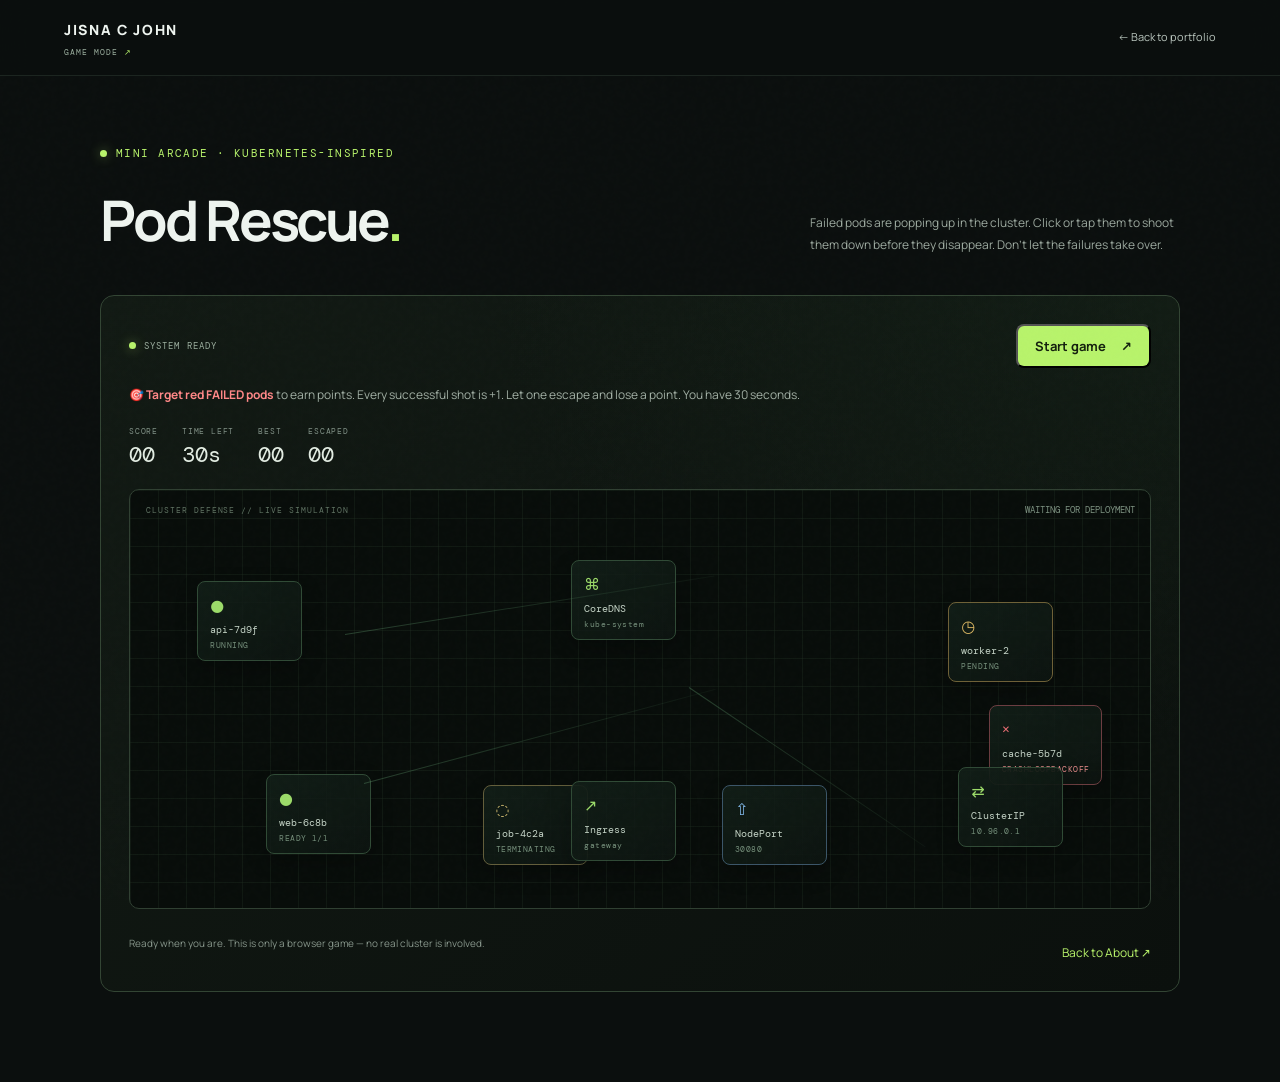
==== game.html @ 68ba8e72 "Add files via upload" ====
<!doctype html>
<html lang="en">
<head>
<meta charset="utf-8">
<meta name="viewport" content="width=device-width,initial-scale=1">
<meta name="theme-color" content="#0b0f0e">
<meta name="description" content="Pod Rescue — a tiny Kubernetes-inspired arcade game by Jisna C John.">
<title>Game Mode | Jisna C John</title>
<link rel="icon" href="assets/favicon.svg" type="image/svg+xml">
<link rel="stylesheet" href="styles.css">
</head>
<body class="game-page">
<div class="noise"></div>
<header class="topbar">
  <div class="brand-stack"><a class="brand" href="index.html#home" aria-label="Jisna C John home"><span>JISNA C JOHN</span></a><a class="brand-game-link" href="game.html" aria-current="page">GAME MODE <span>↗</span></a></div>
  <a class="game-back" href="index.html">← Back to portfolio</a>
</header>
<main class="game-page-main">
  <div class="game-page-heading"><div><div class="eyebrow"><span class="pulse"></span> MINI ARCADE · KUBERNETES-INSPIRED</div><h1>Pod Rescue<span class="accent">.</span></h1></div><p>Failed pods are popping up in the cluster. Click or tap them to shoot them down before they disappear. Don’t let the failures take over.</p></div>
  <section class="arcade-panel" aria-label="Pod Rescue game">
    <div class="arcade-top"><div class="arcade-status"><span class="game-live-dot"></span><span id="arcadeStatus">SYSTEM READY</span></div><button class="button button-primary" id="arcadeStart" type="button">Start game <span>↗</span></button></div>
    <p class="arcade-instructions">🎯 <strong>Target red FAILED pods</strong> to earn points. Every successful shot is +1. Let one escape and lose a point. You have 30 seconds.</p>
    <div class="arcade-stats"><div><span>SCORE</span><strong id="arcadeScore">00</strong></div><div><span>TIME LEFT</span><strong id="arcadeTime">30s</strong></div><div><span>BEST</span><strong id="arcadeBest">00</strong></div><div><span>ESCAPED</span><strong id="arcadeMisses">00</strong></div></div>
    <div class="shooting-range" id="shootingRange" aria-label="Shoot only red failed pods. Healthy and pending pods and Kubernetes services are scenery.">
      <div class="cluster-scene" aria-hidden="true">
        <div class="scene-pod pod-running"><span>●</span><b>api-7d9f</b><small>RUNNING</small></div>
        <div class="scene-pod pod-pending"><span>◷</span><b>worker-2</b><small>PENDING</small></div>
        <div class="scene-pod pod-ready"><span>●</span><b>web-6c8b</b><small>READY 1/1</small></div>
        <div class="scene-pod pod-crash"><span>×</span><b>cache-5b7d</b><small>CRASHLOOPBACKOFF</small></div>
        <div class="scene-pod pod-terminating"><span>◌</span><b>job-4c2a</b><small>TERMINATING</small></div>
        <div class="scene-service service-cluster"><span>⇄</span><b>ClusterIP</b><small>10.96.0.1</small></div>
        <div class="scene-service service-dns"><span>⌘</span><b>CoreDNS</b><small>kube-system</small></div>
        <div class="scene-service service-ingress"><span>↗</span><b>Ingress</b><small>gateway</small></div>
        <div class="scene-service service-nodeport"><span>⇧</span><b>NodePort</b><small>30080</small></div>
        <div class="scene-link link-a"></div><div class="scene-link link-b"></div><div class="scene-link link-c"></div>
      </div>
      <span class="range-hud" id="rangeHud">WAITING FOR DEPLOYMENT</span><div class="arcade-end" id="arcadeEnd" hidden><strong id="arcadeEndTitle">Cluster secured!</strong><p id="arcadeEndText">Nice shooting.</p><button class="button button-primary" id="arcadeAgain" type="button">Play again ↻</button></div></div>
    <div class="arcade-footer"><span class="arcade-hint" id="arcadeHint" aria-live="polite">Ready when you are. This is only a browser game — no real cluster is involved.</span><a class="text-link" href="index.html#about">Back to About ↗</a></div>
  </section>
</main>
<script src="game.js"></script>
</body>
</html>
---- styles.css ----
@import url('https://fonts.googleapis.com/css2?family=DM+Mono:wght@400;500&family=Manrope:wght@400;500;600;700;800&display=swap');
:root{--bg:#0b0f0e;--panel:#111715;--panel2:#151d19;--line:#25302a;--text:#eef4ef;--muted:#9ba9a0;--green:#b8f36b;--green2:#8ce66a;--blue:#8bbcff;--mono:'DM Mono',monospace;--sans:'Manrope',system-ui,sans-serif}
*{box-sizing:border-box}html{scroll-behavior:smooth;scroll-padding-top:85px}body{margin:0;background:var(--bg);color:var(--text);font-family:var(--sans);line-height:1.6;overflow-x:hidden}a{color:inherit;text-decoration:none}button,input{font:inherit}.noise{pointer-events:none;position:fixed;inset:0;opacity:.025;z-index:10;background-image:url("data:image/svg+xml,%3Csvg viewBox='0 0 180 180' xmlns='http://www.w3.org/2000/svg'%3E%3Cfilter id='n'%3E%3CfeTurbulence type='fractalNoise' baseFrequency='.85' numOctaves='3' stitchTiles='stitch'/%3E%3C/filter%3E%3Crect width='100%25' height='100%25' filter='url(%23n)' opacity='.6'/%3E%3C/svg%3E")}
.topbar{height:76px;display:flex;align-items:center;justify-content:space-between;padding:0 max(5vw,24px);border-bottom:1px solid #1c2520;position:sticky;top:0;background:rgba(11,15,14,.88);backdrop-filter:blur(16px);z-index:20}.brand{display:flex;align-items:center;gap:10px;font-size:13px;font-weight:800;letter-spacing:.12em}.brand-mark{display:grid;place-items:center;width:31px;height:31px;border:1px solid #527a3b;color:var(--green);border-radius:8px;font-family:var(--mono);font-size:11px}.muted{color:#78907c}.topbar nav{display:flex;gap:30px;align-items:center;font-size:12px;color:#b9c5bd}.topbar nav a:hover,.footer a:hover{color:var(--green)}.nav-cta{border:1px solid #38453c;border-radius:8px;padding:9px 13px;color:var(--text)!important}.nav-cta span{color:var(--green);padding-left:7px}.menu-toggle{display:none;background:none;border:0;color:var(--text);font-size:22px}
.section-wrap{width:min(1120px,90vw);margin:0 auto}.hero{min-height:660px;display:grid;grid-template-columns:1.08fr .92fr;align-items:center;gap:54px;padding-top:75px;padding-bottom:82px;position:relative}.hero-gridline{position:absolute;right:-6vw;bottom:0;width:58%;height:1px;background:linear-gradient(90deg,transparent,#28372d,transparent)}.eyebrow{font:10px var(--mono);letter-spacing:.13em;color:var(--green);display:flex;align-items:center;gap:9px}.pulse{width:7px;height:7px;background:var(--green);border-radius:50%;box-shadow:0 0 12px #b8f36b77;display:inline-block}.hero h1{font-size:clamp(44px,5.6vw,72px);letter-spacing:-.065em;line-height:1.06;margin:25px 0 20px;font-weight:800}.gradient-text{background:linear-gradient(100deg,#e7f8dd 0%,#b8f36b 55%,#77dba1 100%);-webkit-background-clip:text;background-clip:text;color:transparent}.hero-sub{max-width:530px;color:#aab7ae;font-size:15px;line-height:1.9}.hero-actions,.contact-actions{display:flex;flex-wrap:wrap;gap:12px;margin-top:28px}.button{min-height:44px;display:inline-flex;align-items:center;justify-content:center;gap:15px;border-radius:8px;padding:0 17px;font-size:12px;font-weight:700;transition:transform .2s,border-color .2s}.button:hover{transform:translateY(-2px)}.button-primary{background:var(--green);color:#14200e}.button-primary:hover{background:#c9ff86}.button-quiet{border:1px solid #344138;background:#101512;color:#e0e9e1}.button-quiet:hover{border-color:#718a70}.hero-facts{display:flex;gap:28px;margin-top:43px;padding-top:24px;border-top:1px solid #253029}.hero-facts div{display:flex;flex-direction:column;gap:3px}.hero-facts strong{font-size:21px;letter-spacing:-.04em}.hero-facts span{font-size:10px;color:#8f9d94;max-width:120px}
.terminal-card{border:1px solid #2b3b30;border-radius:13px;overflow:hidden;background:#0d1310;box-shadow:0 24px 100px #0008,0 0 0 1px #b8f36b05;position:relative}.terminal-card:before{content:"";position:absolute;inset:-1px;pointer-events:none;background:radial-gradient(ellipse at 80% 0%,#a8f36b0e,transparent 55%)}.terminal-head{height:43px;display:flex;align-items:center;gap:13px;padding:0 15px;background:#141b16;border-bottom:1px solid #28332b;color:#8e9c91;font:10px var(--mono)}.window-dots{display:flex;gap:5px}.window-dots i{width:7px;height:7px;border-radius:50%;background:#48574a}.window-dots i:first-child{background:#dd796f}.window-dots i:nth-child(2){background:#d7bd6b}.window-dots i:nth-child(3){background:#8cc879}.terminal-live{margin-left:auto;font-size:9px}.terminal-live b{display:inline-block;width:5px;height:5px;background:var(--green);border-radius:50%;margin-right:5px}.terminal-body{padding:23px 22px 19px;font:11px/1.8 var(--mono);min-height:350px}.terminal-body p{margin:0 0 8px}.term-comment{color:#617567}.term-green{color:var(--green)}.term-blue{color:var(--blue)}.term-output{color:#b6c6b9;padding-left:16px;margin-bottom:15px!important}.term-command{border:1px solid #344b36;border-radius:4px;background:#17231a;color:var(--green);font:10px var(--mono);padding:2px 6px;cursor:pointer}.term-command:hover{background:#263a29}.terminal-result{margin:10px 0;padding:9px 11px;border-left:2px solid #8ecf63;background:#121b14;color:#c7d9c8;min-height:42px;white-space:pre-line}.term-input-row{display:flex;gap:8px;align-items:center;border-top:1px solid #263029;padding-top:12px}.term-input-row input{flex:1;min-width:0;background:transparent;border:0;outline:0;color:#eaf4e9;font:11px var(--mono)}.term-input-row input::placeholder{color:#59675d}.term-input-row button{background:#243725;color:var(--green);border:1px solid #3d5b3c;border-radius:4px;padding:2px 9px;cursor:pointer}
.section-block{padding-top:100px}.section-heading{display:flex;justify-content:space-between;align-items:end;gap:30px;margin-bottom:30px}.section-heading h2{font-size:clamp(28px,3.3vw,42px);letter-spacing:-.055em;line-height:1.2;margin:12px 0 0}.accent{color:var(--green)}.section-heading>p{display:none}.systems-grid{display:grid;grid-template-columns:repeat(4,1fr);gap:13px}.system-card{border:1px solid var(--line);background:linear-gradient(145deg,#121915,#0e1311);border-radius:10px;padding:21px 17px;min-height:205px;transition:border-color .2s,transform .2s}.system-card:hover,.project-card:hover{border-color:#4a6747;transform:translateY(-3px)}.system-icon{font-size:23px;color:var(--green);height:42px}.system-card h3{font-size:13px;margin:8px 0 7px}.system-card p{font-size:10px;color:#95a39a;min-height:33px;margin:0 0 13px}.tag-row{display:flex;flex-wrap:wrap;gap:6px}.tag-row span{font:9px var(--mono);padding:4px 7px;border:1px solid #2c3930;border-radius:4px;color:#aebdb1;background:#111813}.architecture-card{margin-top:17px;padding:23px;border:1px solid var(--line);border-radius:11px;background:radial-gradient(ellipse at 50% 100%,#20332133,transparent 55%),#0e1311}.architecture-top{display:flex;align-items:center;justify-content:space-between}.architecture-top h3{font-size:14px;margin:8px 0 0}.status-chip{font:9px var(--mono);color:#9cac9d;border:1px solid #344238;border-radius:20px;padding:5px 9px}.status-chip i,.project-status i{display:inline-block;width:5px;height:5px;border-radius:50%;background:var(--green);margin-right:5px}.architecture-flow{display:flex;align-items:center;justify-content:space-between;gap:10px;margin:27px 0 18px}.arch-node{flex:1;display:flex;flex-direction:column;align-items:center;text-align:center;border:1px solid #2c3b30;border-radius:8px;background:#111a14;padding:16px 7px;min-width:0}.arch-node-highlight{border-color:#557944;background:#162319}.arch-symbol{color:var(--green);font-size:23px;margin-bottom:8px}.arch-node strong{font-size:11px}.arch-node small{font-size:9px;color:#8c9c90;margin-top:4px}.arch-arrow{color:#709363;font-size:18px}.architecture-foot{border-top:1px solid #27332a;padding-top:14px;color:#98a99a;font-size:10px}.architecture-foot span{color:var(--green);margin-right:8px}
.metrics-grid{display:grid;grid-template-columns:repeat(4,1fr);gap:13px}.metric-card{padding:21px 18px;border:1px solid var(--line);border-radius:10px;background:linear-gradient(145deg,#121916,#0e1310)}.metric-label{display:block;font:9px var(--mono);letter-spacing:.06em;color:#92a096;min-height:29px}.metric-card strong{display:block;font-size:43px;letter-spacing:-.07em;line-height:1.25;margin:14px 0}.metric-card strong span{font-size:24px;color:var(--green)}.metric-card p{font-size:10px;color:#9aa89e;line-height:1.8;min-height:70px}.metric-bar{height:3px;background:#27342a;border-radius:5px;overflow:hidden;margin-top:18px}.metric-bar i{height:100%;display:block;background:linear-gradient(90deg,#77b95b,#c5f58a);border-radius:5px}
.projects-grid{display:grid;grid-template-columns:repeat(2,1fr);gap:16px}.project-card{padding:21px;border:1px solid var(--line);border-radius:11px;background:#101512;transition:border-color .2s,transform .2s;min-width:0}.project-featured{grid-column:span 2;display:grid;grid-template-columns:1fr 1fr;column-gap:28px}.project-featured .project-topline,.project-featured h3,.project-featured .project-summary,.project-featured .tag-row,.project-featured details{grid-column:2}.project-featured .project-art{grid-column:1;grid-row:2 / span 5}.project-topline{display:flex;justify-content:space-between;align-items:center;font:9px var(--mono);color:#8d9b90;letter-spacing:.07em}.project-index{color:var(--green)}.project-status,.project-type{font-size:8px;border:1px solid #303b32;padding:5px 7px;border-radius:4px}.project-card h3{font-size:21px;letter-spacing:-.04em;margin:19px 0 8px}.project-summary{font-size:11px;line-height:1.9;color:#9ba99f;margin:0 0 16px}.project-art{height:165px;margin:18px 0 20px;border:1px solid #26352a;border-radius:8px;position:relative;overflow:hidden;background:radial-gradient(ellipse at 50% 40%,#1c3420,#0c110e 70%)}.project-featured .project-art{height:100%;min-height:280px;margin:18px 0 0}.browser-window{position:absolute;left:15%;top:17%;width:70%;height:65%;border:1px solid #527149;border-radius:7px;background:#0d1510;box-shadow:0 10px 40px #0008;transform:perspective(600px) rotateY(-8deg) rotateX(3deg)}.browser-dots{font-size:8px;letter-spacing:3px;color:#78a765;border-bottom:1px solid #26392a;padding:7px 10px}.browser-lines{padding:14px 13px 8px;display:flex;gap:6px}.browser-lines i{display:block;height:4px;background:#334a34;border-radius:3px;width:30%}.browser-lines i:first-child{width:45%;background:#91d56b}.browser-panels{display:flex;gap:7px;padding:8px 13px}.browser-panels b{height:45px;flex:1;border:1px solid #2d432e;border-radius:4px;background:linear-gradient(150deg,#1b2a1c,#111914)}.floating-label{position:absolute;bottom:13px;right:12px;font:9px var(--mono);color:#d2e5d0;border:1px solid #456142;background:#132017;padding:7px 9px;border-radius:5px}.floating-label span{color:var(--green);margin-left:10px}.perf-art{background:radial-gradient(ellipse at 50% 100%,#18313a,#0c1110 70%);display:flex;align-items:center;justify-content:center;gap:7px}.load-bars{display:flex;align-items:end;gap:6px;height:95px}.load-bars i{display:block;width:10px;border-radius:3px 3px 0 0;background:linear-gradient(#b8f36b,#4d8e58);height:var(--h,50%);animation:bars 1.8s ease-in-out infinite alternate}.load-bars i:nth-child(3n){height:85%}.load-bars i:nth-child(3n + 1){height:55%}.load-bars i:nth-child(3n + 2){height:68%}.load-bars i:nth-child(2n){animation-delay:.4s}.perf-caption{position:absolute;bottom:13px;left:0;right:0;text-align:center;font:9px var(--mono);letter-spacing:.14em;color:#8eb2b2}@keyframes bars{to{transform:scaleY(.72);transform-origin:bottom;opacity:.75}}.ai-art{background:radial-gradient(ellipse at 50% 50%,#202448,#0c1016 70%);display:grid;place-items:center}.ai-core{z-index:2;display:grid;place-items:center;width:55px;height:55px;border:1px solid #8d8cf1;border-radius:50%;color:#c5c4ff;font:16px var(--mono);background:#20213e;box-shadow:0 0 45px #7979ff45}.ai-orbit{position:absolute;width:120px;height:65px;border:1px solid #6464c966;border-radius:50%;transform:rotate(-28deg)}.orbit-two{width:165px;height:95px;transform:rotate(40deg);border-color:#9b9af155}.ai-node{position:absolute;font:8px var(--mono);padding:5px 7px;background:#171b2d;border:1px solid #5b5da0;border-radius:4px;color:#c7c7f9}.node-a{top:24%;left:22%}.node-b{right:17%;top:45%}.node-c{bottom:18%;left:40%}.platform-art{display:grid;place-items:center;background:radial-gradient(ellipse at center,#1e3522,#0b100d 70%)}.platform-cube{font-size:48px;color:var(--green);z-index:2;text-shadow:0 0 25px #b8f36b66}.platform-ring{position:absolute;border:1px solid #6b995b77;width:115px;height:55px;border-radius:50%;transform:rotate(30deg)}.ring-b{transform:rotate(-40deg);width:145px;height:70px;border-color:#8acb6570}.platform-label{position:absolute;bottom:12px;font:9px var(--mono);letter-spacing:.2em;color:#a6c69b}details{border-top:1px solid #29342c;margin-top:18px;padding-top:13px}summary{list-style:none;cursor:pointer;color:#c6d4c9;font-size:10px;display:flex;justify-content:space-between}summary::-webkit-details-marker{display:none}summary span{color:var(--green);font-size:15px}.details-content{padding-top:9px}.details-content p{font-size:10px;line-height:1.8;color:#99a89d}.details-content b{color:#dbe7dc}.text-link{display:inline-block;font-size:10px;color:var(--green);margin-top:18px}.text-link span{padding-left:6px}.small-note{font-size:9px;color:#718076;margin:8px 0 0}
.timeline{border-top:1px solid #2a352d}.timeline-item{display:grid;grid-template-columns:20px 170px 1fr;gap:19px;padding:27px 0;border-bottom:1px solid #263129}.timeline-marker{width:9px;height:9px;border:2px solid var(--green);border-radius:50%;margin-top:7px;box-shadow:0 0 12px #b8f36b22}.timeline-date{font:9px var(--mono);color:#8fa093;padding-top:3px}.timeline-title{display:flex;align-items:center;gap:12px;flex-wrap:wrap}.timeline-title h3{font-size:15px;margin:0}.timeline-title span{font-size:10px;color:var(--green);border-left:1px solid #435442;padding-left:12px}.timeline-content>p{font-size:11px;line-height:1.9;color:#9eaca2;max-width:670px;margin:10px 0 13px}
.cert-section{padding-top:72px}.cert-card{display:flex;align-items:center;gap:20px;border:1px solid #3c5038;background:linear-gradient(100deg,#172219,#101612);padding:24px;border-radius:11px}.cert-emblem{width:48px;height:48px;flex-shrink:0;border:1px solid #729c5a;border-radius:50%;display:grid;place-items:center;color:var(--green);font-size:23px}.cert-card h2{font-size:17px;margin:6px 0}.cert-card p{font-size:10px;color:#9ba99e;margin:0}.cert-stamp{margin-left:auto;text-align:center;font:20px var(--mono);color:var(--green);border:1px solid #45633b;padding:9px 15px;border-radius:5px;transform:rotate(4deg)}.cert-stamp span{font-size:6px;letter-spacing:.08em}.cert-note{font-size:9px;color:#75847a;margin:10px 2px}
.contact-section{padding-top:100px;padding-bottom:65px}.contact-panel{position:relative;overflow:hidden;border:1px solid #354633;border-radius:14px;padding:48px;background:radial-gradient(ellipse at 100% 0%,#314d2633,transparent 50%),linear-gradient(135deg,#121a14,#0d120f)}.contact-panel:after{content:"</>";position:absolute;right:5%;top:13%;font:clamp(70px,10vw,140px) var(--mono);color:#b8f36b09;pointer-events:none}.contact-panel h2{font-size:clamp(35px,5vw,57px);letter-spacing:-.06em;line-height:1.1;margin:20px 0 14px}.contact-panel>p{font-size:12px;color:#a0aea3;max-width:460px}.contact-meta{display:flex;gap:20px;flex-wrap:wrap;border-top:1px solid #2c382e;padding-top:17px;margin-top:32px;font:8px var(--mono);letter-spacing:.09em;color:#829187}.footer{border-top:1px solid #202a23;min-height:76px;padding:18px 5vw;display:flex;align-items:center;justify-content:space-between;gap:20px;color:#819087;font-size:10px}.footer .brand{color:#e1e9e2}.footer>a:last-child{color:#b6c4b8}
@media(max-width:900px){.hero{gap:30px;grid-template-columns:1fr 1fr}.hero-facts{gap:15px}.systems-grid,.metrics-grid{grid-template-columns:repeat(2,1fr)}.section-heading{align-items:start;flex-direction:column;gap:12px}.section-heading>p{max-width:500px}.project-featured{grid-template-columns:1fr 1fr;column-gap:18px}.project-featured .project-art{min-height:320px}.timeline-item{grid-template-columns:15px 130px 1fr;gap:13px}}
@media(max-width:680px){.topbar{height:65px}.menu-toggle{display:block}.topbar nav{display:none;position:absolute;top:64px;left:0;right:0;padding:18px 5vw 22px;background:#0e1410;border-bottom:1px solid #263229;flex-direction:column;align-items:stretch;gap:18px}.topbar nav.open{display:flex}.nav-cta{align-self:flex-start}.hero{display:flex;flex-direction:column;align-items:stretch;padding-top:60px;padding-bottom:55px;gap:35px;min-height:0}.hero h1{font-size:clamp(43px,12vw,65px)}.hero-facts{gap:18px;justify-content:space-between}.hero-facts strong{font-size:18px}.hero-facts span{font-size:9px}.terminal-body{padding:18px 15px}.section-block{padding-top:70px}.systems-grid,.metrics-grid,.projects-grid{grid-template-columns:1fr}.project-featured{grid-column:auto;display:flex;flex-direction:column}.project-featured .project-art{height:190px;min-height:190px;margin:18px 0}.project-featured .project-topline,.project-featured h3,.project-featured .project-summary,.project-featured .tag-row,.project-featured details{grid-column:auto}.architecture-card{padding:16px}.architecture-flow{gap:5px}.arch-node{padding:11px 3px}.arch-node strong{font-size:9px}.arch-node small{font-size:7px}.arch-symbol{font-size:19px}.arch-arrow{font-size:13px}.architecture-top{align-items:start;gap:10px}.status-chip{white-space:nowrap}.metric-card p{min-height:0}.timeline-item{grid-template-columns:12px 1fr;gap:12px}.timeline-date{grid-column:2}.timeline-content{grid-column:2}.timeline-marker{grid-row:1 / span 3}.cert-card{align-items:flex-start;padding:19px;gap:13px}.cert-card h2{font-size:14px}.cert-stamp{display:none}.contact-panel{padding:28px 22px}.contact-actions{gap:8px}.contact-actions .button{padding:0 12px}.contact-meta{gap:12px;flex-direction:column}.footer{flex-wrap:wrap}.footer>span{order:3;width:100%}}
@media(prefers-reduced-motion:reduce){*,*:before,*:after{scroll-behavior:auto!important;animation:none!important;transition:none!important}}

/* Added writing, education, and direct-contact sections */
.articles-grid{display:grid;grid-template-columns:repeat(2,1fr);gap:14px}
.article-card{border:1px solid var(--line);border-radius:10px;padding:22px;background:linear-gradient(145deg,#121916,#0e1311);transition:transform .2s,border-color .2s}
.article-card:hover,.education-card:hover{transform:translateY(-3px);border-color:#4a6747}
.article-meta{display:flex;justify-content:space-between;gap:10px;font:9px var(--mono);letter-spacing:.08em;color:#819187}
.article-meta span:first-child{color:var(--green)}
.article-icon{display:grid;place-items:center;width:42px;height:42px;margin:23px 0 14px;border:1px solid #3c5738;border-radius:9px;color:var(--green);font-size:22px;background:#172219}
.article-card h3{font-size:17px;line-height:1.45;letter-spacing:-.03em;margin:0 0 9px}
.article-card p{font-size:11px;color:#9ba99f;line-height:1.85;min-height:60px;margin:0 0 13px}
.writing-footer{display:flex;justify-content:flex-end;margin-top:18px}
.education-grid{display:grid;grid-template-columns:repeat(2,1fr);gap:14px}
.education-card{display:flex;align-items:flex-start;gap:17px;border:1px solid var(--line);border-radius:10px;padding:23px;background:linear-gradient(145deg,#121916,#0e1311);transition:transform .2s,border-color .2s}
.education-icon{width:42px;height:42px;flex-shrink:0;display:grid;place-items:center;border:1px solid #3b5337;border-radius:9px;color:var(--green);font-size:20px;background:#172219}
.education-period{font:9px var(--mono);letter-spacing:.06em;color:var(--green)}
.education-card h3{font-size:14px;line-height:1.6;margin:8px 0 5px}
.education-card p{font-size:11px;color:#a0aea3;margin:0 0 10px}
.education-status{font-size:9px;color:#87968b}
.cert-copy{flex:1}
.cert-links{display:flex;gap:18px;flex-wrap:wrap;margin-top:6px}
.cert-links .text-link{margin-top:3px}
.contact-meta a{color:#b7c7ba}
@media(max-width:680px){.articles-grid,.education-grid{grid-template-columns:1fr}.article-card p{min-height:0}.cert-links{gap:12px}}

/* Motion system: restrained cloud, security and observability accents */
.hero{isolation:isolate}.hero-copy,.terminal-card{position:relative;z-index:2}.signal-orbit{position:absolute;z-index:0;right:-48px;top:68px;width:280px;height:280px;opacity:.58;pointer-events:none;filter:saturate(.85)}.orbit{position:absolute;inset:15px;border:1px solid #a8e87920;border-radius:50%;animation:orbit-spin 34s linear infinite}.orbit-secure{inset:38px;border-style:dashed;border-color:#b8f36b24;animation-duration:25s;animation-direction:reverse}.orbit-observe{inset:62px;border-color:#76d9bb24;animation-duration:18s}.orbit-icon{position:absolute;display:flex;flex-direction:column;align-items:center;justify-content:center;width:55px;height:55px;border:1px solid #56734b7a;border-radius:16px;background:#101812e8;color:#c5f4a1;font-size:22px;box-shadow:0 0 28px #8bd36b12;animation:float-gentle 5s ease-in-out infinite}.orbit-icon small{font:6px var(--mono);letter-spacing:.09em;margin-top:2px;color:#92a990}.cloud-icon{top:3px;left:112px}.shield-icon{right:0;top:118px;animation-delay:-1.7s}.pulse-icon{bottom:8px;left:42px;animation-delay:-3.1s}.signal-dot{position:absolute;width:5px;height:5px;border-radius:50%;background:var(--green);box-shadow:0 0 12px #b8f36b;animation:signal-blink 2.4s ease-in-out infinite}.dot-one{left:40px;top:55px}.dot-two{right:36px;top:65px;animation-delay:-.8s}.dot-three{right:70px;bottom:27px;animation-delay:-1.4s}.system-card{transition:transform .3s ease,border-color .3s ease,background .3s ease}.system-card:hover{transform:translateY(-5px);border-color:#55784c;background:linear-gradient(145deg,#172219,#0e1410)}.system-icon{position:relative;transition:transform .35s ease}.system-card:hover .system-icon{transform:translateY(-2px) scale(1.08)}.system-card:nth-child(1) .system-icon:after,.system-card:nth-child(4) .system-icon:after{content:"";position:absolute;inset:-5px;border:1px solid #b8f36b40;border-radius:50%;animation:icon-radar 3s ease-out infinite}.system-card:nth-child(4) .system-icon:after{border-color:#83d9c940}.architecture-card{overflow:hidden}.arch-node{position:relative;transition:border-color .25s,transform .25s}.arch-node:hover{transform:translateY(-3px);border-color:#769e61}.arch-arrow{position:relative;overflow:hidden}.arch-arrow:after{content:"";position:absolute;top:50%;left:-15px;width:7px;height:2px;background:var(--green);box-shadow:0 0 7px var(--green);animation:packet-flow 2.5s linear infinite}.arch-arrow:nth-of-type(4):after{animation-delay:-.7s}.arch-arrow:nth-of-type(6):after{animation-delay:-1.4s}.ops-strip{display:grid;grid-template-columns:repeat(3,1fr);gap:10px;margin-top:22px;padding-top:18px;border-top:1px solid #27332a}.ops-chip{position:relative;display:flex;align-items:center;gap:10px;min-width:0;padding:12px;border:1px solid #2c3a2e;border-radius:8px;background:#0d130f;overflow:hidden}.ops-chip:after{content:"";position:absolute;left:-60%;bottom:0;width:60%;height:1px;background:linear-gradient(90deg,transparent,#b8f36b,transparent);animation:scan-line 4.5s ease-in-out infinite}.ops-chip:nth-child(2):after{animation-delay:-1.5s}.ops-chip:nth-child(3):after{animation-delay:-3s}.ops-glyph{display:grid;place-items:center;width:32px;height:32px;flex-shrink:0;border-radius:8px;font-size:17px;background:#172319;color:#b8f36b}.shield-glyph{color:#b8c5ff;background:#171a2a}.observe-glyph{color:#85dfc4;background:#10221d}.ops-chip b,.ops-chip small{display:block}.ops-chip b{font-size:10px;font-weight:650}.ops-chip small{font:8px var(--mono);color:#84958a;margin-top:3px;white-space:nowrap}.ops-pulse{width:5px;height:5px;flex-shrink:0;margin-left:auto;border-radius:50%;background:#b8f36b;box-shadow:0 0 10px #b8f36b80;animation:signal-blink 2s infinite}.ops-chip:nth-child(2) .ops-pulse{background:#a5adff;box-shadow:0 0 10px #a5adff80;animation-delay:-.7s}.ops-chip:nth-child(3) .ops-pulse{background:#85dfc4;box-shadow:0 0 10px #85dfc480;animation-delay:-1.2s}.metric-card,.project-card,.article-card,.education-card,.timeline-item{animation:rise-in .7s both;animation-timeline:view();animation-range:entry 0% entry 22%}.metric-card:nth-child(2),.article-card:nth-child(2){animation-delay:.08s}.metric-card:nth-child(3),.article-card:nth-child(3){animation-delay:.14s}.metric-card:nth-child(4),.article-card:nth-child(4){animation-delay:.2s}@keyframes orbit-spin{to{transform:rotate(360deg)}}@keyframes float-gentle{0%,100%{translate:0 0}50%{translate:0 -7px}}@keyframes signal-blink{0%,100%{opacity:.35;transform:scale(.8)}50%{opacity:1;transform:scale(1.15)}}@keyframes icon-radar{0%{transform:scale(.8);opacity:.65}100%{transform:scale(1.45);opacity:0}}@keyframes packet-flow{0%{transform:translateX(0);opacity:0}20%{opacity:1}100%{transform:translateX(70px);opacity:0}}@keyframes scan-line{0%,100%{left:-60%;opacity:0}25%,70%{opacity:.8}80%{left:120%;opacity:0}}@keyframes rise-in{from{opacity:.35;translate:0 18px}to{opacity:1;translate:0 0}}
@media(max-width:900px){.signal-orbit{right:-65px;top:40px;transform:scale(.82);transform-origin:top right}.ops-chip{padding:9px;gap:7px}.ops-chip small{font-size:7px}}
@media(max-width:680px){.signal-orbit{width:210px;height:210px;right:-35px;top:0;opacity:.25;transform:scale(.8);transform-origin:top right}.ops-strip{grid-template-columns:1fr}.ops-chip{padding:10px}.ops-chip small{font-size:8px}.architecture-flow{position:relative;z-index:1}}
@media(prefers-reduced-motion:reduce){.signal-orbit,.orbit,.orbit-icon,.signal-dot,.system-icon:after,.arch-arrow:after,.ops-chip:after,.ops-pulse,.metric-card,.project-card,.article-card,.education-card,.timeline-item{animation:none!important;animation-timeline:auto!important}.system-card,.arch-node{transition:none!important}}

/* About section with a personal photo */
.about-layout{display:grid;grid-template-columns:minmax(230px,.8fr) 1.2fr;gap:clamp(25px,5vw,68px);align-items:center}
.about-photo-wrap{position:relative;max-width:390px;border:1px solid #3b4c3c;padding:9px;border-radius:13px;background:linear-gradient(145deg,#1a261d,#0b100d);box-shadow:0 25px 70px #0005}
.about-photo{display:block;width:100%;aspect-ratio:3/4;object-fit:cover;object-position:center 48%;border-radius:7px;filter:saturate(.94)}
.photo-caption{position:absolute;bottom:18px;left:18px;right:18px;padding:12px;background:#0b100de8;border:1px solid #43563e;border-radius:6px;font:8px var(--mono);letter-spacing:.09em;color:#c6d5c8;backdrop-filter:blur(8px)}
.photo-caption i,.game-live-dot{display:inline-block;width:7px;height:7px;border-radius:50%;background:var(--green);box-shadow:0 0 12px #b8f36b77;margin-right:8px}
.about-kicker{font:600 clamp(17px,2vw,21px) var(--sans);letter-spacing:-.035em;color:var(--green)}.about-kicker span{margin-left:8px;font-size:.8em}
.about-copy h3{font-size:clamp(25px,3vw,38px);letter-spacing:-.045em;line-height:1.2;margin:15px 0}
.about-copy p{font-size:12px;line-height:1.95;color:#a2b0a5;max-width:660px}
.about-pills{display:flex;flex-wrap:wrap;gap:8px;margin:22px 0}.about-pills span{font-size:10px;color:#c0d0c2;border:1px solid #334536;background:#121b14;padding:8px 10px;border-radius:5px}
.about-actions{display:flex;flex-wrap:wrap;gap:9px}
/* Pod Rescue mini-game */
.game-panel{display:grid;grid-template-columns:.8fr 1.2fr;gap:22px;border:1px solid #334534;border-radius:13px;padding:clamp(18px,3vw,30px);background:radial-gradient(ellipse at 100% 0%,#233e2833,transparent 45%),linear-gradient(140deg,#121a14,#0b100d)}
.game-status{font:9px var(--mono);letter-spacing:.12em;color:#9caf9f}.game-status .game-live-dot{width:6px;height:6px}.game-copy h3{font-size:clamp(23px,3vw,32px);letter-spacing:-.04em;margin:18px 0 10px}.game-copy>p{font-size:11px;line-height:1.85;color:#9ca99f}.healthy-text{color:#b8f36b}.failed-text{color:#ff7272}.game-stats{display:flex;gap:20px;margin:24px 0}.game-stats div{display:flex;flex-direction:column;gap:5px}.game-stats span{font:8px var(--mono);letter-spacing:.1em;color:#819187}.game-stats strong{font:22px var(--mono);color:#e2ece2}.game-hint{min-height:35px;font-size:10px!important;color:#829286!important}.game-board{position:relative;overflow:hidden;min-height:300px;border:1px solid #304032;border-radius:9px;background-color:#0a100d;background-image:linear-gradient(#27392b44 1px,transparent 1px),linear-gradient(90deg,#27392b44 1px,transparent 1px);background-size:25px 25px;display:grid;grid-template-columns:repeat(4,minmax(0,1fr));grid-template-rows:repeat(3,minmax(68px,1fr));gap:8px;padding:15px;align-content:center}
.game-grid-glow{position:absolute;inset:0;background:radial-gradient(ellipse at center,#8bd95b0d,transparent 65%);pointer-events:none}.game-empty{position:absolute;inset:0;display:flex;align-items:center;justify-content:center;flex-direction:column;gap:9px;color:#657668;font:9px var(--mono);letter-spacing:.08em}.game-empty span{font-size:35px;color:#53744b}.game-empty small{font:9px var(--mono);letter-spacing:0;color:#657668}
.pod-target{z-index:1;min-width:0;min-height:64px;display:flex;align-items:center;justify-content:center;flex-direction:column;gap:7px;border:1px solid #4e7347;background:#17241a;border-radius:8px;color:#c8e7bd;cursor:pointer;transition:transform .15s,border-color .15s,background .15s;font:9px var(--mono)}.pod-target:hover{transform:translateY(-2px);border-color:#b8f36b}.pod-target .pod-glyph{font-size:23px;line-height:1}.pod-target.healthy{box-shadow:inset 0 0 20px #b8f36b0a}.pod-target.failed{border-color:#744246;background:#281619;color:#ff9b9b}.pod-target.failed .pod-glyph{color:#ff7272}.pod-target:disabled{cursor:default;opacity:.75}.pod-target.caught{border-color:#b8f36b;background:#243820}.pod-target.missed{opacity:.35}.pod-target:focus-visible{outline:2px solid var(--green);outline-offset:2px}
@media(max-width:680px){.about-layout,.game-panel{grid-template-columns:1fr}.about-photo-wrap{width:min(100%,300px);margin:0 auto}.about-copy h3{font-size:27px}.game-board{min-height:290px;gap:6px;padding:10px}.pod-target{min-height:62px}.game-stats{justify-content:space-between}}

.game-section[hidden]{display:none!important}
.game-invite{cursor:pointer}

/* Simplified intro and contact headings */
.hero-title-simple{font-size:clamp(30px,3.5vw,44px)!important;line-height:1.15!important;letter-spacing:-.045em!important;margin:20px 0 14px!important;font-weight:700!important}
.about-section .section-heading h2,.contact-title-simple{font-size:clamp(25px,2.6vw,34px)!important;line-height:1.2!important;letter-spacing:-.04em!important}
.contact-title-simple{margin:16px 0!important}
.hero .hero-facts{margin-top:30px}

/* Personal brand and simplified section rhythm */
.brand-stack{display:flex;flex-direction:column;align-items:flex-start;gap:5px}.brand-stack .brand{gap:10px}.brand-game-link{font:8px var(--mono);letter-spacing:.13em;color:#9caf9f;margin-left:41px;transition:color .2s}.brand-game-link:hover{color:var(--green)}.brand-game-link span{color:var(--green)}
.typing-intro{font:500 clamp(28px,3.5vw,43px)/1.2 var(--sans)!important;letter-spacing:-.045em!important;text-transform:lowercase}.typing-intro strong{font-weight:800;color:var(--green)}.typing-cursor{display:inline-block;color:var(--green);font-weight:400;margin-left:4px;animation:cursor-blink 1s steps(2,start) infinite}@keyframes cursor-blink{to{visibility:hidden}}
.about-facts{display:flex;flex-wrap:wrap;gap:8px 18px;margin:18px 0 8px;color:#93a397;font-size:10px}.about-facts span{display:flex;gap:5px;align-items:baseline}.about-facts b{color:#dce9dc;font-weight:650}
.section-heading .eyebrow{letter-spacing:.12em}.section-heading>p{display:none!important}
.game-invite{white-space:nowrap}
@media(max-width:680px){.brand-stack{gap:4px}.brand-game-link{margin-left:40px}.about-facts{flex-direction:column;gap:7px}.typing-intro{font-size:32px!important}}

/* Separate Pod Rescue arcade page */
.game-page{min-height:100vh}.game-page-main{width:min(1080px,90vw);margin:0 auto;padding:70px 0 90px}.game-page-heading{display:flex;align-items:flex-end;justify-content:space-between;gap:20px;margin-bottom:28px}.game-page-heading h1{font-size:clamp(32px,5vw,56px);letter-spacing:-.055em;margin:12px 0 0}.game-page-heading p{color:#9ca99f;font-size:12px;max-width:370px;line-height:1.8}.game-back{font-size:11px;color:#b9c5bd}.game-back:hover{color:var(--green)}.arcade-panel{border:1px solid #334534;border-radius:14px;padding:clamp(16px,3vw,28px);background:radial-gradient(ellipse at 100% 0%,#233e2833,transparent 45%),linear-gradient(140deg,#121a14,#0b100d)}.arcade-top{display:flex;justify-content:space-between;gap:14px;align-items:center;margin-bottom:16px}.arcade-status{font:9px var(--mono);letter-spacing:.12em;color:#9caf9f}.arcade-instructions{font-size:12px;line-height:1.8;color:#a2b0a5;max-width:700px}.arcade-instructions strong{color:#ff8888}.arcade-stats{display:flex;gap:24px;margin:20px 0}.arcade-stats div{display:flex;flex-direction:column;gap:4px}.arcade-stats span{font:8px var(--mono);letter-spacing:.1em;color:#819187}.arcade-stats strong{font:22px var(--mono);color:#e2ece2}.shooting-range{position:relative;min-height:420px;overflow:hidden;border:1px solid #304032;border-radius:10px;background-color:#080d0a;background-image:linear-gradient(#27392b44 1px,transparent 1px),linear-gradient(90deg,#27392b44 1px,transparent 1px);background-size:28px 28px;cursor:crosshair;touch-action:manipulation}.shooting-range:before{content:"CLUSTER DEFENSE // LIVE SIMULATION";position:absolute;top:15px;left:16px;font:8px var(--mono);letter-spacing:.12em;color:#607363;pointer-events:none}.range-hud{position:absolute;right:15px;top:14px;font:9px var(--mono);color:#7d9281;pointer-events:none}.failed-target{position:absolute;width:58px;height:58px;border:1px solid #a44d52;border-radius:14px;background:linear-gradient(145deg,#3a1a1d,#1c1012);color:#ff777e;display:flex;align-items:center;justify-content:center;flex-direction:column;gap:2px;box-shadow:0 0 22px #ff41411c;cursor:crosshair;animation:target-appear .2s ease-out}.failed-target span{font-size:24px;line-height:1}.failed-target small{font:7px var(--mono);letter-spacing:.07em}.failed-target:hover{border-color:#ff8888;box-shadow:0 0 25px #ff414144}.failed-target.hit{animation:target-hit .22s forwards;pointer-events:none}.shot-flash{position:absolute;width:26px;height:26px;border:2px solid #b8f36b;border-radius:50%;transform:translate(-50%,-50%);pointer-events:none;animation:shot-ring .35s ease-out forwards}.arcade-footer{display:flex;justify-content:space-between;gap:12px;align-items:center;flex-wrap:wrap;margin-top:16px}.arcade-hint{font-size:10px;color:#87968b;line-height:1.7}.arcade-end{position:absolute;inset:0;display:flex;align-items:center;justify-content:center;flex-direction:column;gap:12px;text-align:center;background:#080d0ae8;backdrop-filter:blur(4px);z-index:3}.arcade-end[hidden]{display:none}.arcade-end strong{font-size:26px}.arcade-end p{font-size:12px;color:#9ca99f}.arcade-end .button{margin-top:4px}@keyframes target-appear{from{opacity:0;scale:.65}to{opacity:1;scale:1}}@keyframes target-hit{to{opacity:0;scale:1.5;rotate:20deg}}@keyframes shot-ring{from{opacity:1;scale:.4}to{opacity:0;scale:2.5}}
@media(max-width:680px){.game-page-main{padding-top:42px}.game-page-heading{align-items:flex-start;flex-direction:column}.shooting-range{min-height:390px}.arcade-stats{justify-content:space-between;gap:12px}.failed-target{width:54px;height:54px}}


/* Requested simplification: keep slash labels as section headings, not oversized slogans. */
.section-heading h2 { display:none !important; }
.about-copy h3 { display:none !important; }
.contact-title-simple { display:none !important; }
.section-heading { margin-bottom:24px; }
.section-heading .eyebrow { font-size:12px; letter-spacing:.16em; }
.cert-name { font-size:14px; font-weight:600; margin:8px 0; }
.brand-mark { display:none !important; }
.brand-stack .brand { gap:0 !important; }
.brand-game-link { margin-left:0 !important; }
/* Kubernetes scenery in the shooter: only red FAILED targets are interactive. */
.cluster-scene { position:absolute; inset:45px 18px 18px; pointer-events:none; opacity:.92; }
.scene-pod,.scene-service { position:absolute; z-index:0; min-width:105px; display:flex; flex-direction:column; gap:4px; padding:10px 12px; border:1px solid #34503a; border-radius:8px; background:linear-gradient(145deg,#132019ed,#0d1511ed); color:#a8c2ad; box-shadow:0 8px 24px #0004; }
.scene-pod span,.scene-service span { color:#a9ed72; font-size:16px; }
.scene-pod b,.scene-service b { font:10px var(--mono); color:#d5e5d7; }
.scene-pod small,.scene-service small { font:8px var(--mono); color:#7f9b85; letter-spacing:.06em; }
.pod-running { left:5%; top:13%; } .pod-pending { right:8%; top:19%; border-color:#77683b; } .pod-pending span { color:#f0c86c; }
.pod-ready { left:12%; bottom:10%; } .service-cluster { right:7%; bottom:12%; } .service-dns { left:43%; top:7%; } .service-ingress { left:43%; bottom:8%; }
.scene-link { position:absolute; height:1px; background:linear-gradient(90deg,#5f986c66,#5f986c11); transform-origin:left center; }
.link-a { left:20%; top:28%; width:38%; transform:rotate(-9deg); } .link-b { left:22%; top:70%; width:37%; transform:rotate(-15deg); } .link-c { left:55%; top:43%; width:29%; transform:rotate(34deg); }
.failed-target { z-index:2; } .shot-flash { z-index:4; }
@media(max-width:680px) { .scene-pod,.scene-service { min-width:84px; padding:7px 8px; } .scene-pod b,.scene-service b { font-size:8px; } .scene-pod small,.scene-service small { font-size:7px; } .pod-running {left:2%;top:15%;} .pod-pending {right:2%;top:21%;} .pod-ready {left:3%;bottom:8%;} .service-cluster {right:2%;bottom:10%;} .service-dns {left:39%;top:5%;} .service-ingress {left:39%;bottom:6%;} }

/* Requested refinements: clean photo and richer Kubernetes cluster scenery */
.photo-caption{display:none!important}
.about-kicker{display:none!important}
.pod-crash{right:3%;top:48%;border-color:#754246}.pod-crash span{color:#ff777e}.pod-crash small{color:#ff9999}
.pod-terminating{left:34%;bottom:7%;border-color:#6b6540}.pod-terminating span{color:#e3cb79}
.service-nodeport{right:31%;bottom:7%;border-color:#405c70}.service-nodeport span{color:#8cc9ff}
@media(max-width:680px){.pod-crash{right:2%;top:45%}.pod-terminating{left:2%;bottom:23%}.service-nodeport{right:2%;bottom:24%}}


/* Typography refinement: clearer reading scale across the portfolio */
body { font-size: 15px; line-height: 1.7; }
.topbar nav { font-size: 13px; gap: clamp(14px, 2vw, 28px); }
.brand { font-size: 14px; }
.eyebrow { font-size: 11px; }
.hero-sub { font-size: 16px; line-height: 1.85; }
.about-copy p { font-size: 14px; line-height: 1.9; }
.about-facts { font-size: 12px; }
.about-pills span { font-size: 12px; }
.button { font-size: 13px; }
.system-card h3 { font-size: 15px; }
.system-card p { font-size: 12px; line-height: 1.75; }
.tag-row span { font-size: 10px; }
.architecture-top h3 { font-size: 16px; }
.arch-node strong { font-size: 12px; }
.arch-node small, .architecture-foot { font-size: 11px; }
.metric-label { font-size: 10px; }
.metric-card p { font-size: 12px; line-height: 1.8; }
.project-card h3 { font-size: 23px; }
.project-summary { font-size: 13px; line-height: 1.8; }
.project-topline { font-size: 10px; }
summary { font-size: 12px; }
.details-content p { font-size: 12px; line-height: 1.85; }
.text-link { font-size: 12px; }
.timeline-date { font-size: 10px; }
.timeline-title h3 { font-size: 17px; }
.timeline-title span { font-size: 12px; }
.timeline-content>p { font-size: 13px; line-height: 1.85; }
.cert-card h2 { font-size: 19px; }
.cert-card p { font-size: 12px; }
.cert-note { font-size: 11px; }
.contact-panel>p { font-size: 14px; line-height: 1.8; }
.footer { font-size: 12px; }
@media (max-width: 680px) {
  body { font-size: 14px; }
  .hero-sub { font-size: 15px; }
  .about-copy p, .timeline-content>p, .project-summary, .metric-card p { font-size: 13px; }
  .topbar nav { font-size: 14px; }
}
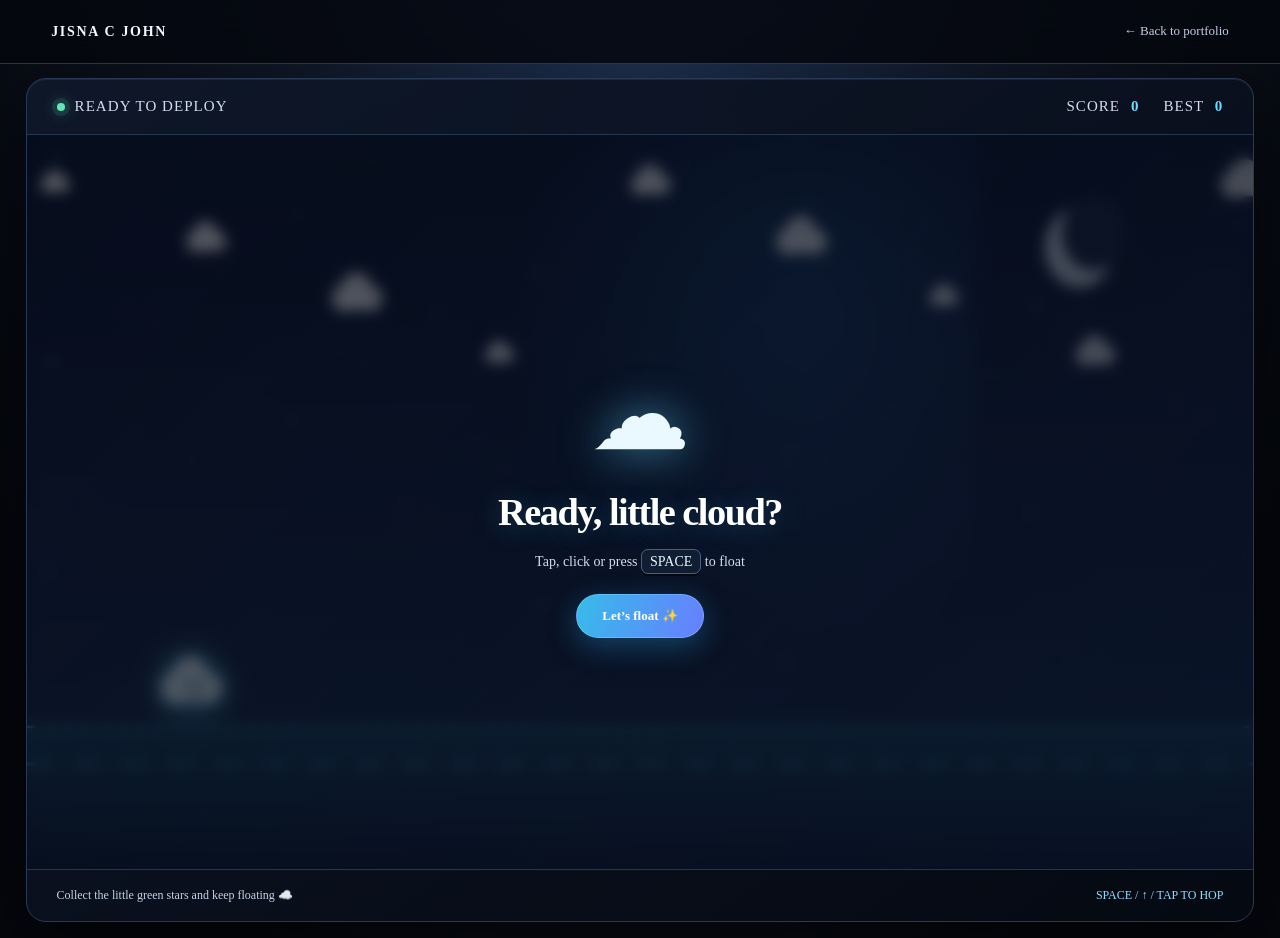
==== commit e3bd68b2: "Update portfolio website" ====
--- a/game.html
+++ b/game.html
@@ -3,41 +3,27 @@
 <head>
 <meta charset="utf-8">
 <meta name="viewport" content="width=device-width,initial-scale=1">
-<meta name="theme-color" content="#0b0f0e">
-<meta name="description" content="Pod Rescue — a tiny Kubernetes-inspired arcade game by Jisna C John.">
-<title>Game Mode | Jisna C John</title>
+<meta name="theme-color" content="#070d1b">
+<meta name="description" content="Cloud Hopper — a tiny cloud-native arcade game by Jisna C John.">
+<title>Cloud Hopper | Jisna C John</title>
 <link rel="icon" href="assets/favicon.svg" type="image/svg+xml">
+<link rel="preconnect" href="https://fonts.googleapis.com">
+<link rel="preconnect" href="https://fonts.gstatic.com" crossorigin>
+<link href="https://fonts.googleapis.com/css2?family=DM+Mono:wght@400;500&family=Manrope:wght@400;500;600;700;800&display=swap" rel="stylesheet">
 <link rel="stylesheet" href="styles.css">
+<link rel="stylesheet" href="cloud-hopper.css">
 </head>
-<body class="game-page">
-<div class="noise"></div>
-<header class="topbar">
-  <div class="brand-stack"><a class="brand" href="index.html#home" aria-label="Jisna C John home"><span>JISNA C JOHN</span></a><a class="brand-game-link" href="game.html" aria-current="page">GAME MODE <span>↗</span></a></div>
-  <a class="game-back" href="index.html">← Back to portfolio</a>
-</header>
-<main class="game-page-main">
-  <div class="game-page-heading"><div><div class="eyebrow"><span class="pulse"></span> MINI ARCADE · KUBERNETES-INSPIRED</div><h1>Pod Rescue<span class="accent">.</span></h1></div><p>Failed pods are popping up in the cluster. Click or tap them to shoot them down before they disappear. Don’t let the failures take over.</p></div>
-  <section class="arcade-panel" aria-label="Pod Rescue game">
-    <div class="arcade-top"><div class="arcade-status"><span class="game-live-dot"></span><span id="arcadeStatus">SYSTEM READY</span></div><button class="button button-primary" id="arcadeStart" type="button">Start game <span>↗</span></button></div>
-    <p class="arcade-instructions">🎯 <strong>Target red FAILED pods</strong> to earn points. Every successful shot is +1. Let one escape and lose a point. You have 30 seconds.</p>
-    <div class="arcade-stats"><div><span>SCORE</span><strong id="arcadeScore">00</strong></div><div><span>TIME LEFT</span><strong id="arcadeTime">30s</strong></div><div><span>BEST</span><strong id="arcadeBest">00</strong></div><div><span>ESCAPED</span><strong id="arcadeMisses">00</strong></div></div>
-    <div class="shooting-range" id="shootingRange" aria-label="Shoot only red failed pods. Healthy and pending pods and Kubernetes services are scenery.">
-      <div class="cluster-scene" aria-hidden="true">
-        <div class="scene-pod pod-running"><span>●</span><b>api-7d9f</b><small>RUNNING</small></div>
-        <div class="scene-pod pod-pending"><span>◷</span><b>worker-2</b><small>PENDING</small></div>
-        <div class="scene-pod pod-ready"><span>●</span><b>web-6c8b</b><small>READY 1/1</small></div>
-        <div class="scene-pod pod-crash"><span>×</span><b>cache-5b7d</b><small>CRASHLOOPBACKOFF</small></div>
-        <div class="scene-pod pod-terminating"><span>◌</span><b>job-4c2a</b><small>TERMINATING</small></div>
-        <div class="scene-service service-cluster"><span>⇄</span><b>ClusterIP</b><small>10.96.0.1</small></div>
-        <div class="scene-service service-dns"><span>⌘</span><b>CoreDNS</b><small>kube-system</small></div>
-        <div class="scene-service service-ingress"><span>↗</span><b>Ingress</b><small>gateway</small></div>
-        <div class="scene-service service-nodeport"><span>⇧</span><b>NodePort</b><small>30080</small></div>
-        <div class="scene-link link-a"></div><div class="scene-link link-b"></div><div class="scene-link link-c"></div>
-      </div>
-      <span class="range-hud" id="rangeHud">WAITING FOR DEPLOYMENT</span><div class="arcade-end" id="arcadeEnd" hidden><strong id="arcadeEndTitle">Cluster secured!</strong><p id="arcadeEndText">Nice shooting.</p><button class="button button-primary" id="arcadeAgain" type="button">Play again ↻</button></div></div>
-    <div class="arcade-footer"><span class="arcade-hint" id="arcadeHint" aria-live="polite">Ready when you are. This is only a browser game — no real cluster is involved.</span><a class="text-link" href="index.html#about">Back to About ↗</a></div>
+<body class="hopper-page">
+<header class="hopper-nav"><a class="brand" href="index.html"><span>JISNA C JOHN</span></a><a href="index.html" class="hopper-back">← Back to portfolio</a></header>
+<main class="hopper-main">
+  <section class="hopper-card" aria-label="Cloud Hopper game">
+    <div class="hopper-toolbar"><div><span class="hopper-dot"></span><span id="hopperStatus">READY TO DEPLOY</span></div><div class="hopper-scores"><span>SCORE <b id="hopperScore">0</b></span><span>BEST <b id="hopperBest">0</b></span></div></div>
+    <div class="hopper-stage" id="hopperStage" tabindex="0" role="button" aria-label="Cloud Hopper game. Press Space, Arrow Up, click or tap to hop.">
+      <canvas id="hopperCanvas" width="900" height="360"></canvas>
+      <div class="hopper-overlay" id="hopperOverlay"><div class="overlay-cloud">☁</div><h2>Ready, little cloud?</h2><p>Tap, click or press <kbd>SPACE</kbd> to float</p><button id="hopperStart" class="button button-primary" type="button">Let’s float ✨</button></div>
+    </div>
+    <div class="hopper-foot"><p id="hopperHint">Collect the little green stars and keep floating ☁️</p><span>SPACE / ↑ / TAP TO HOP</span></div>
   </section>
 </main>
-<script src="game.js"></script>
-</body>
-</html>
+<script src="cloud-hopper.js"></script>
+</body></html>
--- a/styles.css
+++ b/styles.css
@@ -1,68 +1,70 @@
-@import url('https://fonts.googleapis.com/css2?family=DM+Mono:wght@400;500&family=Manrope:wght@400;500;600;700;800&display=swap');
-:root{--bg:#0b0f0e;--panel:#111715;--panel2:#151d19;--line:#25302a;--text:#eef4ef;--muted:#9ba9a0;--green:#b8f36b;--green2:#8ce66a;--blue:#8bbcff;--mono:'DM Mono',monospace;--sans:'Manrope',system-ui,sans-serif}
-*{box-sizing:border-box}html{scroll-behavior:smooth;scroll-padding-top:85px}body{margin:0;background:var(--bg);color:var(--text);font-family:var(--sans);line-height:1.6;overflow-x:hidden}a{color:inherit;text-decoration:none}button,input{font:inherit}.noise{pointer-events:none;position:fixed;inset:0;opacity:.025;z-index:10;background-image:url("data:image/svg+xml,%3Csvg viewBox='0 0 180 180' xmlns='http://www.w3.org/2000/svg'%3E%3Cfilter id='n'%3E%3CfeTurbulence type='fractalNoise' baseFrequency='.85' numOctaves='3' stitchTiles='stitch'/%3E%3C/filter%3E%3Crect width='100%25' height='100%25' filter='url(%23n)' opacity='.6'/%3E%3C/svg%3E")}
-.topbar{height:76px;display:flex;align-items:center;justify-content:space-between;padding:0 max(5vw,24px);border-bottom:1px solid #1c2520;position:sticky;top:0;background:rgba(11,15,14,.88);backdrop-filter:blur(16px);z-index:20}.brand{display:flex;align-items:center;gap:10px;font-size:13px;font-weight:800;letter-spacing:.12em}.brand-mark{display:grid;place-items:center;width:31px;height:31px;border:1px solid #527a3b;color:var(--green);border-radius:8px;font-family:var(--mono);font-size:11px}.muted{color:#78907c}.topbar nav{display:flex;gap:30px;align-items:center;font-size:12px;color:#b9c5bd}.topbar nav a:hover,.footer a:hover{color:var(--green)}.nav-cta{border:1px solid #38453c;border-radius:8px;padding:9px 13px;color:var(--text)!important}.nav-cta span{color:var(--green);padding-left:7px}.menu-toggle{display:none;background:none;border:0;color:var(--text);font-size:22px}
-.section-wrap{width:min(1120px,90vw);margin:0 auto}.hero{min-height:660px;display:grid;grid-template-columns:1.08fr .92fr;align-items:center;gap:54px;padding-top:75px;padding-bottom:82px;position:relative}.hero-gridline{position:absolute;right:-6vw;bottom:0;width:58%;height:1px;background:linear-gradient(90deg,transparent,#28372d,transparent)}.eyebrow{font:10px var(--mono);letter-spacing:.13em;color:var(--green);display:flex;align-items:center;gap:9px}.pulse{width:7px;height:7px;background:var(--green);border-radius:50%;box-shadow:0 0 12px #b8f36b77;display:inline-block}.hero h1{font-size:clamp(44px,5.6vw,72px);letter-spacing:-.065em;line-height:1.06;margin:25px 0 20px;font-weight:800}.gradient-text{background:linear-gradient(100deg,#e7f8dd 0%,#b8f36b 55%,#77dba1 100%);-webkit-background-clip:text;background-clip:text;color:transparent}.hero-sub{max-width:530px;color:#aab7ae;font-size:15px;line-height:1.9}.hero-actions,.contact-actions{display:flex;flex-wrap:wrap;gap:12px;margin-top:28px}.button{min-height:44px;display:inline-flex;align-items:center;justify-content:center;gap:15px;border-radius:8px;padding:0 17px;font-size:12px;font-weight:700;transition:transform .2s,border-color .2s}.button:hover{transform:translateY(-2px)}.button-primary{background:var(--green);color:#14200e}.button-primary:hover{background:#c9ff86}.button-quiet{border:1px solid #344138;background:#101512;color:#e0e9e1}.button-quiet:hover{border-color:#718a70}.hero-facts{display:flex;gap:28px;margin-top:43px;padding-top:24px;border-top:1px solid #253029}.hero-facts div{display:flex;flex-direction:column;gap:3px}.hero-facts strong{font-size:21px;letter-spacing:-.04em}.hero-facts span{font-size:10px;color:#8f9d94;max-width:120px}
-.terminal-card{border:1px solid #2b3b30;border-radius:13px;overflow:hidden;background:#0d1310;box-shadow:0 24px 100px #0008,0 0 0 1px #b8f36b05;position:relative}.terminal-card:before{content:"";position:absolute;inset:-1px;pointer-events:none;background:radial-gradient(ellipse at 80% 0%,#a8f36b0e,transparent 55%)}.terminal-head{height:43px;display:flex;align-items:center;gap:13px;padding:0 15px;background:#141b16;border-bottom:1px solid #28332b;color:#8e9c91;font:10px var(--mono)}.window-dots{display:flex;gap:5px}.window-dots i{width:7px;height:7px;border-radius:50%;background:#48574a}.window-dots i:first-child{background:#dd796f}.window-dots i:nth-child(2){background:#d7bd6b}.window-dots i:nth-child(3){background:#8cc879}.terminal-live{margin-left:auto;font-size:9px}.terminal-live b{display:inline-block;width:5px;height:5px;background:var(--green);border-radius:50%;margin-right:5px}.terminal-body{padding:23px 22px 19px;font:11px/1.8 var(--mono);min-height:350px}.terminal-body p{margin:0 0 8px}.term-comment{color:#617567}.term-green{color:var(--green)}.term-blue{color:var(--blue)}.term-output{color:#b6c6b9;padding-left:16px;margin-bottom:15px!important}.term-command{border:1px solid #344b36;border-radius:4px;background:#17231a;color:var(--green);font:10px var(--mono);padding:2px 6px;cursor:pointer}.term-command:hover{background:#263a29}.terminal-result{margin:10px 0;padding:9px 11px;border-left:2px solid #8ecf63;background:#121b14;color:#c7d9c8;min-height:42px;white-space:pre-line}.term-input-row{display:flex;gap:8px;align-items:center;border-top:1px solid #263029;padding-top:12px}.term-input-row input{flex:1;min-width:0;background:transparent;border:0;outline:0;color:#eaf4e9;font:11px var(--mono)}.term-input-row input::placeholder{color:#59675d}.term-input-row button{background:#243725;color:var(--green);border:1px solid #3d5b3c;border-radius:4px;padding:2px 9px;cursor:pointer}
-.section-block{padding-top:100px}.section-heading{display:flex;justify-content:space-between;align-items:end;gap:30px;margin-bottom:30px}.section-heading h2{font-size:clamp(28px,3.3vw,42px);letter-spacing:-.055em;line-height:1.2;margin:12px 0 0}.accent{color:var(--green)}.section-heading>p{display:none}.systems-grid{display:grid;grid-template-columns:repeat(4,1fr);gap:13px}.system-card{border:1px solid var(--line);background:linear-gradient(145deg,#121915,#0e1311);border-radius:10px;padding:21px 17px;min-height:205px;transition:border-color .2s,transform .2s}.system-card:hover,.project-card:hover{border-color:#4a6747;transform:translateY(-3px)}.system-icon{font-size:23px;color:var(--green);height:42px}.system-card h3{font-size:13px;margin:8px 0 7px}.system-card p{font-size:10px;color:#95a39a;min-height:33px;margin:0 0 13px}.tag-row{display:flex;flex-wrap:wrap;gap:6px}.tag-row span{font:9px var(--mono);padding:4px 7px;border:1px solid #2c3930;border-radius:4px;color:#aebdb1;background:#111813}.architecture-card{margin-top:17px;padding:23px;border:1px solid var(--line);border-radius:11px;background:radial-gradient(ellipse at 50% 100%,#20332133,transparent 55%),#0e1311}.architecture-top{display:flex;align-items:center;justify-content:space-between}.architecture-top h3{font-size:14px;margin:8px 0 0}.status-chip{font:9px var(--mono);color:#9cac9d;border:1px solid #344238;border-radius:20px;padding:5px 9px}.status-chip i,.project-status i{display:inline-block;width:5px;height:5px;border-radius:50%;background:var(--green);margin-right:5px}.architecture-flow{display:flex;align-items:center;justify-content:space-between;gap:10px;margin:27px 0 18px}.arch-node{flex:1;display:flex;flex-direction:column;align-items:center;text-align:center;border:1px solid #2c3b30;border-radius:8px;background:#111a14;padding:16px 7px;min-width:0}.arch-node-highlight{border-color:#557944;background:#162319}.arch-symbol{color:var(--green);font-size:23px;margin-bottom:8px}.arch-node strong{font-size:11px}.arch-node small{font-size:9px;color:#8c9c90;margin-top:4px}.arch-arrow{color:#709363;font-size:18px}.architecture-foot{border-top:1px solid #27332a;padding-top:14px;color:#98a99a;font-size:10px}.architecture-foot span{color:var(--green);margin-right:8px}
-.metrics-grid{display:grid;grid-template-columns:repeat(4,1fr);gap:13px}.metric-card{padding:21px 18px;border:1px solid var(--line);border-radius:10px;background:linear-gradient(145deg,#121916,#0e1310)}.metric-label{display:block;font:9px var(--mono);letter-spacing:.06em;color:#92a096;min-height:29px}.metric-card strong{display:block;font-size:43px;letter-spacing:-.07em;line-height:1.25;margin:14px 0}.metric-card strong span{font-size:24px;color:var(--green)}.metric-card p{font-size:10px;color:#9aa89e;line-height:1.8;min-height:70px}.metric-bar{height:3px;background:#27342a;border-radius:5px;overflow:hidden;margin-top:18px}.metric-bar i{height:100%;display:block;background:linear-gradient(90deg,#77b95b,#c5f58a);border-radius:5px}
-.projects-grid{display:grid;grid-template-columns:repeat(2,1fr);gap:16px}.project-card{padding:21px;border:1px solid var(--line);border-radius:11px;background:#101512;transition:border-color .2s,transform .2s;min-width:0}.project-featured{grid-column:span 2;display:grid;grid-template-columns:1fr 1fr;column-gap:28px}.project-featured .project-topline,.project-featured h3,.project-featured .project-summary,.project-featured .tag-row,.project-featured details{grid-column:2}.project-featured .project-art{grid-column:1;grid-row:2 / span 5}.project-topline{display:flex;justify-content:space-between;align-items:center;font:9px var(--mono);color:#8d9b90;letter-spacing:.07em}.project-index{color:var(--green)}.project-status,.project-type{font-size:8px;border:1px solid #303b32;padding:5px 7px;border-radius:4px}.project-card h3{font-size:21px;letter-spacing:-.04em;margin:19px 0 8px}.project-summary{font-size:11px;line-height:1.9;color:#9ba99f;margin:0 0 16px}.project-art{height:165px;margin:18px 0 20px;border:1px solid #26352a;border-radius:8px;position:relative;overflow:hidden;background:radial-gradient(ellipse at 50% 40%,#1c3420,#0c110e 70%)}.project-featured .project-art{height:100%;min-height:280px;margin:18px 0 0}.browser-window{position:absolute;left:15%;top:17%;width:70%;height:65%;border:1px solid #527149;border-radius:7px;background:#0d1510;box-shadow:0 10px 40px #0008;transform:perspective(600px) rotateY(-8deg) rotateX(3deg)}.browser-dots{font-size:8px;letter-spacing:3px;color:#78a765;border-bottom:1px solid #26392a;padding:7px 10px}.browser-lines{padding:14px 13px 8px;display:flex;gap:6px}.browser-lines i{display:block;height:4px;background:#334a34;border-radius:3px;width:30%}.browser-lines i:first-child{width:45%;background:#91d56b}.browser-panels{display:flex;gap:7px;padding:8px 13px}.browser-panels b{height:45px;flex:1;border:1px solid #2d432e;border-radius:4px;background:linear-gradient(150deg,#1b2a1c,#111914)}.floating-label{position:absolute;bottom:13px;right:12px;font:9px var(--mono);color:#d2e5d0;border:1px solid #456142;background:#132017;padding:7px 9px;border-radius:5px}.floating-label span{color:var(--green);margin-left:10px}.perf-art{background:radial-gradient(ellipse at 50% 100%,#18313a,#0c1110 70%);display:flex;align-items:center;justify-content:center;gap:7px}.load-bars{display:flex;align-items:end;gap:6px;height:95px}.load-bars i{display:block;width:10px;border-radius:3px 3px 0 0;background:linear-gradient(#b8f36b,#4d8e58);height:var(--h,50%);animation:bars 1.8s ease-in-out infinite alternate}.load-bars i:nth-child(3n){height:85%}.load-bars i:nth-child(3n + 1){height:55%}.load-bars i:nth-child(3n + 2){height:68%}.load-bars i:nth-child(2n){animation-delay:.4s}.perf-caption{position:absolute;bottom:13px;left:0;right:0;text-align:center;font:9px var(--mono);letter-spacing:.14em;color:#8eb2b2}@keyframes bars{to{transform:scaleY(.72);transform-origin:bottom;opacity:.75}}.ai-art{background:radial-gradient(ellipse at 50% 50%,#202448,#0c1016 70%);display:grid;place-items:center}.ai-core{z-index:2;display:grid;place-items:center;width:55px;height:55px;border:1px solid #8d8cf1;border-radius:50%;color:#c5c4ff;font:16px var(--mono);background:#20213e;box-shadow:0 0 45px #7979ff45}.ai-orbit{position:absolute;width:120px;height:65px;border:1px solid #6464c966;border-radius:50%;transform:rotate(-28deg)}.orbit-two{width:165px;height:95px;transform:rotate(40deg);border-color:#9b9af155}.ai-node{position:absolute;font:8px var(--mono);padding:5px 7px;background:#171b2d;border:1px solid #5b5da0;border-radius:4px;color:#c7c7f9}.node-a{top:24%;left:22%}.node-b{right:17%;top:45%}.node-c{bottom:18%;left:40%}.platform-art{display:grid;place-items:center;background:radial-gradient(ellipse at center,#1e3522,#0b100d 70%)}.platform-cube{font-size:48px;color:var(--green);z-index:2;text-shadow:0 0 25px #b8f36b66}.platform-ring{position:absolute;border:1px solid #6b995b77;width:115px;height:55px;border-radius:50%;transform:rotate(30deg)}.ring-b{transform:rotate(-40deg);width:145px;height:70px;border-color:#8acb6570}.platform-label{position:absolute;bottom:12px;font:9px var(--mono);letter-spacing:.2em;color:#a6c69b}details{border-top:1px solid #29342c;margin-top:18px;padding-top:13px}summary{list-style:none;cursor:pointer;color:#c6d4c9;font-size:10px;display:flex;justify-content:space-between}summary::-webkit-details-marker{display:none}summary span{color:var(--green);font-size:15px}.details-content{padding-top:9px}.details-content p{font-size:10px;line-height:1.8;color:#99a89d}.details-content b{color:#dbe7dc}.text-link{display:inline-block;font-size:10px;color:var(--green);margin-top:18px}.text-link span{padding-left:6px}.small-note{font-size:9px;color:#718076;margin:8px 0 0}
-.timeline{border-top:1px solid #2a352d}.timeline-item{display:grid;grid-template-columns:20px 170px 1fr;gap:19px;padding:27px 0;border-bottom:1px solid #263129}.timeline-marker{width:9px;height:9px;border:2px solid var(--green);border-radius:50%;margin-top:7px;box-shadow:0 0 12px #b8f36b22}.timeline-date{font:9px var(--mono);color:#8fa093;padding-top:3px}.timeline-title{display:flex;align-items:center;gap:12px;flex-wrap:wrap}.timeline-title h3{font-size:15px;margin:0}.timeline-title span{font-size:10px;color:var(--green);border-left:1px solid #435442;padding-left:12px}.timeline-content>p{font-size:11px;line-height:1.9;color:#9eaca2;max-width:670px;margin:10px 0 13px}
-.cert-section{padding-top:72px}.cert-card{display:flex;align-items:center;gap:20px;border:1px solid #3c5038;background:linear-gradient(100deg,#172219,#101612);padding:24px;border-radius:11px}.cert-emblem{width:48px;height:48px;flex-shrink:0;border:1px solid #729c5a;border-radius:50%;display:grid;place-items:center;color:var(--green);font-size:23px}.cert-card h2{font-size:17px;margin:6px 0}.cert-card p{font-size:10px;color:#9ba99e;margin:0}.cert-stamp{margin-left:auto;text-align:center;font:20px var(--mono);color:var(--green);border:1px solid #45633b;padding:9px 15px;border-radius:5px;transform:rotate(4deg)}.cert-stamp span{font-size:6px;letter-spacing:.08em}.cert-note{font-size:9px;color:#75847a;margin:10px 2px}
-.contact-section{padding-top:100px;padding-bottom:65px}.contact-panel{position:relative;overflow:hidden;border:1px solid #354633;border-radius:14px;padding:48px;background:radial-gradient(ellipse at 100% 0%,#314d2633,transparent 50%),linear-gradient(135deg,#121a14,#0d120f)}.contact-panel:after{content:"</>";position:absolute;right:5%;top:13%;font:clamp(70px,10vw,140px) var(--mono);color:#b8f36b09;pointer-events:none}.contact-panel h2{font-size:clamp(35px,5vw,57px);letter-spacing:-.06em;line-height:1.1;margin:20px 0 14px}.contact-panel>p{font-size:12px;color:#a0aea3;max-width:460px}.contact-meta{display:flex;gap:20px;flex-wrap:wrap;border-top:1px solid #2c382e;padding-top:17px;margin-top:32px;font:8px var(--mono);letter-spacing:.09em;color:#829187}.footer{border-top:1px solid #202a23;min-height:76px;padding:18px 5vw;display:flex;align-items:center;justify-content:space-between;gap:20px;color:#819087;font-size:10px}.footer .brand{color:#e1e9e2}.footer>a:last-child{color:#b6c4b8}
-@media(max-width:900px){.hero{gap:30px;grid-template-columns:1fr 1fr}.hero-facts{gap:15px}.systems-grid,.metrics-grid{grid-template-columns:repeat(2,1fr)}.section-heading{align-items:start;flex-direction:column;gap:12px}.section-heading>p{max-width:500px}.project-featured{grid-template-columns:1fr 1fr;column-gap:18px}.project-featured .project-art{min-height:320px}.timeline-item{grid-template-columns:15px 130px 1fr;gap:13px}}
-@media(max-width:680px){.topbar{height:65px}.menu-toggle{display:block}.topbar nav{display:none;position:absolute;top:64px;left:0;right:0;padding:18px 5vw 22px;background:#0e1410;border-bottom:1px solid #263229;flex-direction:column;align-items:stretch;gap:18px}.topbar nav.open{display:flex}.nav-cta{align-self:flex-start}.hero{display:flex;flex-direction:column;align-items:stretch;padding-top:60px;padding-bottom:55px;gap:35px;min-height:0}.hero h1{font-size:clamp(43px,12vw,65px)}.hero-facts{gap:18px;justify-content:space-between}.hero-facts strong{font-size:18px}.hero-facts span{font-size:9px}.terminal-body{padding:18px 15px}.section-block{padding-top:70px}.systems-grid,.metrics-grid,.projects-grid{grid-template-columns:1fr}.project-featured{grid-column:auto;display:flex;flex-direction:column}.project-featured .project-art{height:190px;min-height:190px;margin:18px 0}.project-featured .project-topline,.project-featured h3,.project-featured .project-summary,.project-featured .tag-row,.project-featured details{grid-column:auto}.architecture-card{padding:16px}.architecture-flow{gap:5px}.arch-node{padding:11px 3px}.arch-node strong{font-size:9px}.arch-node small{font-size:7px}.arch-symbol{font-size:19px}.arch-arrow{font-size:13px}.architecture-top{align-items:start;gap:10px}.status-chip{white-space:nowrap}.metric-card p{min-height:0}.timeline-item{grid-template-columns:12px 1fr;gap:12px}.timeline-date{grid-column:2}.timeline-content{grid-column:2}.timeline-marker{grid-row:1 / span 3}.cert-card{align-items:flex-start;padding:19px;gap:13px}.cert-card h2{font-size:14px}.cert-stamp{display:none}.contact-panel{padding:28px 22px}.contact-actions{gap:8px}.contact-actions .button{padding:0 12px}.contact-meta{gap:12px;flex-direction:column}.footer{flex-wrap:wrap}.footer>span{order:3;width:100%}}
+500&family=Manrope:wght@400;500;600;700;800&display=swap"[bad string]
+
+
+:root{--bg:#101619;--panel:#171f22;--panel2:#1b2629;--line:#2b3a3d;--text:#edf3f2;--muted:#a0b0b0;--green:#83c8ba;--green2:#70b7ac;--blue:#9abacb;--mono:"DM Mono",monospace;--sans:"Manrope",system-ui,sans-serif}
+*{box-sizing:border-box}html{scroll-behavior:smooth;scroll-padding-top:85px}body{margin:0;background:var(--bg);color:var(--text);font-family:var(--sans);line-height:1.6;overflow-x:hidden}a{color:inherit;text-decoration:none}button,input{font:inherit}
+.topbar{height:76px;display:flex;align-items:center;justify-content:space-between;padding:0 max(5vw,24px);border-bottom:1px solid #202021;position:sticky;top:0;background:rgba(11,15,14,.88);backdrop-filter:blur(16px);z-index:20}.brand{display:flex;align-items:center;gap:10px;font-size:13px;font-weight:800;letter-spacing:.12em}.brand-mark{display:grid;place-items:center;width:31px;height:31px;border:1px solid #327383;color:var(--green);border-radius:8px;font-family:var(--mono);font-size:11px}.muted{color:#709098}.topbar nav{display:flex;gap:30px;align-items:center;font-size:12px;color:#b5c5c9}.topbar nav a:hover,.footer a:hover{color:var(--green)}.nav-cta{border:1px solid #3d3e40;border-radius:8px;padding:9px 13px;color:var(--text)!important}.nav-cta span{color:var(--green);padding-left:7px}.menu-toggle{display:none;background:none;border:0;color:var(--text);font-size:22px}
+.section-wrap{width:min(1120px,90vw);margin:0 auto}.hero{min-height:660px;display:grid;grid-template-columns:1.08fr .92fr;align-items:center;gap:54px;padding-top:75px;padding-bottom:82px;position:relative}.hero-gridline{position:absolute;right:-6vw;bottom:0;width:58%;height:1px;background:linear-gradient(90deg,transparent,#2e2f31,transparent)}.eyebrow{font:10px var(--mono);letter-spacing:.13em;color:var(--green);display:flex;align-items:center;gap:9px}.pulse{width:7px;height:7px;background:var(--green);border-radius:50%;box-shadow:0 0 12px #5fdfff77;display:inline-block}.hero h1{font-size:clamp(44px,5.6vw,72px);letter-spacing:-.065em;line-height:1.06;margin:25px 0 20px;font-weight:800}.gradient-text{background:linear-gradient(100deg,#daf4fb 0%,#5fdfff 55%,#6bcee7 100%);-webkit-background-clip:text;background-clip:text;color:transparent}.hero-sub{max-width:530px;color:#a5b7bc;font-size:15px;line-height:1.9}.hero-actions,.contact-actions{display:flex;flex-wrap:wrap;gap:12px;margin-top:28px}.button{min-height:44px;display:inline-flex;align-items:center;justify-content:center;gap:15px;border-radius:8px;padding:0 17px;font-size:12px;font-weight:700;transition:transform .2s,border-color .2s}.button:hover{transform:translateY(-2px)}.button-primary{background:var(--green);color:#f5f7fb}.button-primary:hover{background:#86e7ff}.button-quiet{border:1px solid #393a3c;background:#121213;color:#dee8eb}.button-quiet:hover{border-color:#688a92}.hero-facts{display:flex;gap:28px;margin-top:43px;padding-top:24px;border-top:1px solid #2a2a2b}.hero-facts div{display:flex;flex-direction:column;gap:3px}.hero-facts strong{font-size:21px;letter-spacing:-.04em}.hero-facts span{font-size:10px;color:#899ea3;max-width:120px}
+.terminal-card{border:1px solid #323234;border-radius:13px;overflow:hidden;background:#101010;box-shadow:0 24px 100px #00000088,0 0 0 1px #5fdfff05;position:relative}.terminal-card:before{content:"";position:absolute;inset:-1px;pointer-events:none;background:radial-gradient(ellipse at 80% 0%,#5fdfff0e,transparent 55%)}.terminal-head{height:43px;display:flex;align-items:center;gap:13px;padding:0 15px;background:#171718;border-bottom:1px solid #2d2d2e;color:#889da2;font:10px var(--mono)}.window-dots{display:flex;gap:5px}.window-dots i{width:7px;height:7px;border-radius:50%;background:#4e5051}.window-dots i:first-child{background:#62cfea}.window-dots i:nth-child(2){background:#5ec9e4}.window-dots i:nth-child(3){background:#6ebfd3}.terminal-live{margin-left:auto;font-size:9px}.terminal-live b{display:inline-block;width:5px;height:5px;background:var(--green);border-radius:50%;margin-right:5px}.terminal-body{padding:23px 22px 19px;font:11px/1.8 var(--mono);min-height:350px}.terminal-body p{margin:0 0 8px}.term-comment{color:#5a757c}.term-green{color:var(--green)}.term-blue{color:var(--blue)}.term-output{color:#b2c5ca;padding-left:16px;margin-bottom:15px!important}.term-command{border:1px solid #3e3f41;border-radius:4px;background:#1c1c1e;color:var(--green);font:10px var(--mono);padding:2px 6px;cursor:pointer}.term-command:hover{background:#2f2f31}.terminal-result{margin:10px 0;padding:9px 11px;border-left:2px solid #56c1dc;background:#161617;color:#c3d8dd;min-height:42px;white-space:pre-line}.term-input-row{display:flex;gap:8px;align-items:center;border-top:1px solid #2a2b2c;padding-top:12px}.term-input-row input{flex:1;min-width:0;background:transparent;border:0;outline:0;color:#e7f3f6;font:11px var(--mono)}.term-input-row input::placeholder{color:#53686d}.term-input-row button{background:#2c2d2f;color:var(--green);border:1px solid #494a4e;border-radius:4px;padding:2px 9px;cursor:pointer}
+.section-block{padding-top:100px}.section-heading{display:flex;justify-content:space-between;align-items:end;gap:30px;margin-bottom:30px}.section-heading h2{font-size:clamp(28px,3.3vw,42px);letter-spacing:-.055em;line-height:1.2;margin:12px 0 0}.accent{color:var(--green)}.section-heading>p{display:none}.tag-row{display:flex;flex-wrap:wrap;gap:6px}.tag-row span{font:9px var(--mono);padding:4px 7px;border:1px solid #323234;border-radius:4px;color:#a9bdc2;background:#141415}.status-chip{font:9px var(--mono);color:#96acb2;border:1px solid #3a3a3c;border-radius:20px;padding:5px 9px}.status-chip i,.project-status i{display:inline-block;width:5px;height:5px;border-radius:50%;background:var(--green);margin-right:5px}.architecture-flow{display:flex;align-items:center;justify-content:space-between;gap:10px;margin:27px 0 18px}.arch-symbol{color:var(--green);font-size:23px;margin-bottom:8px}.architecture-foot{border-top:1px solid #2c2c2e;padding-top:14px;color:#92a9af;font-size:10px}.architecture-foot span{color:var(--green);margin-right:8px}
+.metrics-grid{display:grid;grid-template-columns:repeat(4,1fr);gap:13px}.metric-card{padding:21px 18px;border:1px solid var(--line);border-radius:10px;background:linear-gradient(145deg,#151516,#101011)}.metric-label{display:block;font:9px var(--mono);letter-spacing:.06em;color:#8ca1a6;min-height:29px}.metric-card strong{display:block;font-size:43px;letter-spacing:-.07em;line-height:1.25;margin:14px 0}.metric-card strong span{font-size:24px;color:var(--green)}.metric-card p{font-size:10px;color:#94a9ae;line-height:1.8;min-height:70px}.metric-bar{height:3px;background:#2d2d2e;border-radius:5px;overflow:hidden;margin-top:18px}.metric-bar i{height:100%;display:block;background:linear-gradient(90deg,#4eaec6,#80e6ff);border-radius:5px}
+.projects-grid{display:grid;grid-template-columns:repeat(2,1fr);gap:16px}.project-card{padding:21px;border:1px solid var(--line);border-radius:11px;background:#121213;transition:border-color .2s,transform .2s;min-width:0}.project-featured{grid-column:span 2;display:grid;grid-template-columns:1fr 1fr;column-gap:28px}.project-featured .project-topline,.project-featured h3,.project-featured .project-summary,.project-featured .tag-row,.project-featured details{grid-column:2}.project-featured .project-art{grid-column:1;grid-row:2 / span 5}.project-topline{display:flex;justify-content:space-between;align-items:center;font:9px var(--mono);color:#879ca1;letter-spacing:.07em}.project-index{color:var(--green)}.project-status,.project-type{font-size:8px;border:1px solid #353536;padding:5px 7px;border-radius:4px}.project-card h3{font-size:21px;letter-spacing:-.04em;margin:19px 0 8px}.project-summary{font-size:11px;line-height:1.9;color:#95aaaf;margin:0 0 16px}.project-art{height:165px;margin:18px 0 20px;border:1px solid #2c2d2f;border-radius:8px;position:relative;overflow:hidden;background:radial-gradient(ellipse at 50% 40%,#26272a,#0e0e0f 70%)}.project-featured .project-art{height:100%;min-height:280px;margin:18px 0 0}.browser-window{position:absolute;left:15%;top:17%;width:70%;height:65%;border:1px solid #416e79;border-radius:7px;background:#101111;box-shadow:0 10px 40px #00000088;transform:perspective(600px) rotateY(-8deg) rotateX(3deg)}.browser-dots{font-size:8px;letter-spacing:3px;color:#5aa0b2;border-bottom:1px solid #2e2f31;padding:7px 10px}.browser-lines{padding:14px 13px 8px;display:flex;gap:6px}.browser-lines i{display:block;height:4px;background:#3d3e40;border-radius:3px;width:30%}.browser-lines i:first-child{width:45%;background:#5ec7e2}.browser-panels{display:flex;gap:7px;padding:8px 13px}.browser-panels b{height:45px;flex:1;border:1px solid #373739;border-radius:4px;background:linear-gradient(150deg,#212224,#141516)}.floating-label{position:absolute;bottom:13px;right:12px;font:9px var(--mono);color:#cde3e8;border:1px solid #4f5354;background:#19191a;padding:7px 9px;border-radius:5px}.floating-label span{color:var(--green);margin-left:10px}.perf-art{background:radial-gradient(ellipse at 50% 100%,#29272b,#0e0e0f 70%);display:flex;align-items:center;justify-content:center;gap:7px}.load-bars{display:flex;align-items:end;gap:6px;height:95px}.load-bars i{display:block;width:10px;border-radius:3px 3px 0 0;background:linear-gradient(#5fdfff,#438798);height:var(--h,50%);animation:bars 1.8s ease-in-out infinite alternate}.load-bars i:nth-child(3n){height:85%}.load-bars i:nth-child(3n + 1){height:55%}.load-bars i:nth-child(3n + 2){height:68%}.load-bars i:nth-child(2n){animation-delay:.4s}.perf-caption{position:absolute;bottom:13px;left:0;right:0;text-align:center;font:9px var(--mono);letter-spacing:.14em;color:#87afb9}@keyframes bars{to{transform:scaleY(.72);transform-origin:bottom;opacity:.75}}.ai-art{background:radial-gradient(ellipse at 50% 50%,#343137,#111012 70%);display:grid;place-items:center}.ai-core{z-index:2;display:grid;place-items:center;width:55px;height:55px;border:1px solid #b481fc;border-radius:50%;color:#ddc4ff;font:16px var(--mono);background:#2f2d31;box-shadow:0 0 45px #b179ff45}.ai-orbit{position:absolute;width:120px;height:65px;border:1px solid #8c57d666;border-radius:50%;transform:rotate(-28deg)}.orbit-two{width:165px;height:95px;transform:rotate(40deg);border-color:#bd91fa55}.ai-node{position:absolute;font:8px var(--mono);padding:5px 7px;background:#222123;border:1px solid #7650ab;border-radius:4px;color:#dbc2fe}.node-a{top:24%;left:22%}.node-b{right:17%;top:45%}.node-c{bottom:18%;left:40%}.platform-art{display:grid;place-items:center;background:radial-gradient(ellipse at center,#28292b,#0d0d0e 70%)}.platform-cube{font-size:48px;color:var(--green);z-index:2;text-shadow:0 0 25px #5fdfff66}.platform-ring{position:absolute;border:1px solid #5093a477;width:115px;height:55px;border-radius:50%;transform:rotate(30deg)}.ring-b{transform:rotate(-40deg);width:145px;height:70px;border-color:#58bed870}.platform-label{position:absolute;bottom:12px;font:9px var(--mono);letter-spacing:.2em;color:#94c2cd}details{border-top:1px solid #2e2e2f;margin-top:18px;padding-top:13px}summary{list-style:none;cursor:pointer;color:#c2d3d8;font-size:10px;display:flex;justify-content:space-between}summary::-webkit-details-marker{display:none}summary span{color:var(--green);font-size:15px}.details-content{padding-top:9px}.details-content p{font-size:10px;line-height:1.8;color:#93a9ae}.details-content b{color:#d9e6e9}.text-link{display:inline-block;font-size:10px;color:var(--green);margin-top:18px}.text-link span{padding-left:6px}.small-note{font-size:9px;color:#6a8187;margin:8px 0 0}
+.timeline{border-top:1px solid #2f2f30}.timeline-item{display:grid;grid-template-columns:20px 170px 1fr;gap:19px;padding:27px 0;border-bottom:1px solid #2b2b2c}.timeline-marker{width:9px;height:9px;border:2px solid var(--green);border-radius:50%;margin-top:7px;box-shadow:0 0 12px #5fdfff22}.timeline-date{font:9px var(--mono);color:#89a0a6;padding-top:3px}.timeline-title{display:flex;align-items:center;gap:12px;flex-wrap:wrap}.timeline-title h3{font-size:15px;margin:0}.timeline-title span{font-size:10px;color:var(--green);border-left:1px solid #4a4a4c;padding-left:12px}.timeline-content>p{font-size:11px;line-height:1.9;color:#98adb2;max-width:670px;margin:10px 0 13px}
+.cert-section{padding-top:72px}.cert-card{display:flex;align-items:center;gap:20px;border:1px solid #424346;background:linear-gradient(100deg,#1c1c1d,#131313);padding:24px;border-radius:11px}.cert-emblem{width:48px;height:48px;flex-shrink:0;border:1px solid #4f95a7;border-radius:50%;display:grid;place-items:center;color:var(--green);font-size:23px}.cert-card h2{font-size:17px;margin:6px 0}.cert-card p{font-size:10px;color:#95aaaf;margin:0}.cert-stamp{margin-left:auto;text-align:center;font:20px var(--mono);color:var(--green);border:1px solid #4c5152;padding:9px 15px;border-radius:5px;transform:rotate(4deg)}.cert-stamp span{font-size:6px;letter-spacing:.08em}.cert-note{font-size:9px;color:#6e858b;margin:10px 2px}
+.contact-section{padding-top:100px;padding-bottom:65px}.contact-panel{position:relative;overflow:hidden;border:1px solid #3b3c3e;border-radius:14px;padding:48px;background:radial-gradient(ellipse at 100% 0%,#37383c33,transparent 50%),linear-gradient(135deg,#151617,#0f0f10)}.contact-panel:after{content:"</>";position:absolute;right:5%;top:13%;font:clamp(70px,10vw,140px) var(--mono);color:#5fdfff09;pointer-events:none}.contact-panel h2{font-size:clamp(35px,5vw,57px);letter-spacing:-.06em;line-height:1.1;margin:20px 0 14px}.contact-panel>p{font-size:12px;color:#9baeb3;max-width:460px}.contact-meta{display:flex;gap:20px;flex-wrap:wrap;border-top:1px solid #313133;padding-top:17px;margin-top:32px;font:8px var(--mono);letter-spacing:.09em;color:#7b9298}.footer{border-top:1px solid #242526;min-height:76px;padding:18px 5vw;display:flex;align-items:center;justify-content:space-between;gap:20px;color:#7a9197;font-size:10px}.footer .brand{color:#dfe9eb}.footer>a:last-child{color:#b2c4c8}
+@media(max-width:900px){.hero{gap:30px;grid-template-columns:1fr 1fr}.hero-facts{gap:15px}.section-heading{align-items:start;flex-direction:column;gap:12px}.section-heading>p{max-width:500px}.project-featured{grid-template-columns:1fr 1fr;column-gap:18px}.project-featured .project-art{min-height:320px}.timeline-item{grid-template-columns:15px 130px 1fr;gap:13px}}
+@media(max-width:680px){.topbar{height:65px}.menu-toggle{display:block}.topbar nav{display:none;position:absolute;top:64px;left:0;right:0;padding:18px 5vw 22px;background:#111111;border-bottom:1px solid #2b2b2d;flex-direction:column;align-items:stretch;gap:18px}.topbar nav.open{display:flex}.nav-cta{align-self:flex-start}.hero{display:flex;flex-direction:column;align-items:stretch;padding-top:60px;padding-bottom:55px;gap:35px;min-height:0}.hero h1{font-size:clamp(43px,12vw,65px)}.hero-facts{gap:18px;justify-content:space-between}.hero-facts strong{font-size:18px}.hero-facts span{font-size:9px}.terminal-body{padding:18px 15px}.section-block{padding-top:70px}.project-featured{grid-column:auto;display:flex;flex-direction:column}.project-featured .project-art{height:190px;min-height:190px;margin:18px 0}.project-featured .project-topline,.project-featured h3,.project-featured .project-summary,.project-featured .tag-row,.project-featured details{grid-column:auto}.architecture-flow{gap:5px}.arch-symbol{font-size:19px}.status-chip{white-space:nowrap}.metric-card p{min-height:0}.timeline-item{grid-template-columns:12px 1fr;gap:12px}.timeline-date{grid-column:2}.timeline-content{grid-column:2}.timeline-marker{grid-row:1 / span 3}.cert-card{align-items:flex-start;padding:19px;gap:13px}.cert-card h2{font-size:14px}.cert-stamp{display:none}.contact-panel{padding:28px 22px}.contact-actions{gap:8px}.contact-actions .button{padding:0 12px}.contact-meta{gap:12px;flex-direction:column}.footer{flex-wrap:wrap}.footer>span{order:3;width:100%}}
 @media(prefers-reduced-motion:reduce){*,*:before,*:after{scroll-behavior:auto!important;animation:none!important;transition:none!important}}
 
 /* Added writing, education, and direct-contact sections */
 .articles-grid{display:grid;grid-template-columns:repeat(2,1fr);gap:14px}
-.article-card{border:1px solid var(--line);border-radius:10px;padding:22px;background:linear-gradient(145deg,#121916,#0e1311);transition:transform .2s,border-color .2s}
-.article-card:hover,.education-card:hover{transform:translateY(-3px);border-color:#4a6747}
-.article-meta{display:flex;justify-content:space-between;gap:10px;font:9px var(--mono);letter-spacing:.08em;color:#819187}
+.article-card{border:1px solid var(--line);border-radius:10px;padding:22px;background:linear-gradient(145deg,#151516,#101011);transition:transform .2s,border-color .2s}
+
+.article-meta{display:flex;justify-content:space-between;gap:10px;font:9px var(--mono);letter-spacing:.08em;color:#7a9298}
 .article-meta span:first-child{color:var(--green)}
-.article-icon{display:grid;place-items:center;width:42px;height:42px;margin:23px 0 14px;border:1px solid #3c5738;border-radius:9px;color:var(--green);font-size:22px;background:#172219}
+.article-icon{display:grid;place-items:center;width:42px;height:42px;margin:23px 0 14px;border:1px solid #45464a;border-radius:9px;color:var(--green);font-size:22px;background:#1c1c1d}
 .article-card h3{font-size:17px;line-height:1.45;letter-spacing:-.03em;margin:0 0 9px}
-.article-card p{font-size:11px;color:#9ba99f;line-height:1.85;min-height:60px;margin:0 0 13px}
+.article-card p{font-size:11px;color:#95aaaf;line-height:1.85;min-height:60px;margin:0 0 13px}
 .writing-footer{display:flex;justify-content:flex-end;margin-top:18px}
-.education-grid{display:grid;grid-template-columns:repeat(2,1fr);gap:14px}
-.education-card{display:flex;align-items:flex-start;gap:17px;border:1px solid var(--line);border-radius:10px;padding:23px;background:linear-gradient(145deg,#121916,#0e1311);transition:transform .2s,border-color .2s}
-.education-icon{width:42px;height:42px;flex-shrink:0;display:grid;place-items:center;border:1px solid #3b5337;border-radius:9px;color:var(--green);font-size:20px;background:#172219}
+
+
+.education-icon{width:42px;height:42px;flex-shrink:0;display:grid;place-items:center;border:1px solid #434447;border-radius:9px;color:var(--green);font-size:20px;background:#1c1c1d}
 .education-period{font:9px var(--mono);letter-spacing:.06em;color:var(--green)}
-.education-card h3{font-size:14px;line-height:1.6;margin:8px 0 5px}
-.education-card p{font-size:11px;color:#a0aea3;margin:0 0 10px}
-.education-status{font-size:9px;color:#87968b}
+
+
+.education-status{font-size:9px;color:#80979d}
 .cert-copy{flex:1}
 .cert-links{display:flex;gap:18px;flex-wrap:wrap;margin-top:6px}
 .cert-links .text-link{margin-top:3px}
-.contact-meta a{color:#b7c7ba}
-@media(max-width:680px){.articles-grid,.education-grid{grid-template-columns:1fr}.article-card p{min-height:0}.cert-links{gap:12px}}
+.contact-meta a{color:#b3c6cb}
+@media(max-width:680px){.article-card p{min-height:0}.cert-links{gap:12px}}
 
 /* Motion system: restrained cloud, security and observability accents */
-.hero{isolation:isolate}.hero-copy,.terminal-card{position:relative;z-index:2}.signal-orbit{position:absolute;z-index:0;right:-48px;top:68px;width:280px;height:280px;opacity:.58;pointer-events:none;filter:saturate(.85)}.orbit{position:absolute;inset:15px;border:1px solid #a8e87920;border-radius:50%;animation:orbit-spin 34s linear infinite}.orbit-secure{inset:38px;border-style:dashed;border-color:#b8f36b24;animation-duration:25s;animation-direction:reverse}.orbit-observe{inset:62px;border-color:#76d9bb24;animation-duration:18s}.orbit-icon{position:absolute;display:flex;flex-direction:column;align-items:center;justify-content:center;width:55px;height:55px;border:1px solid #56734b7a;border-radius:16px;background:#101812e8;color:#c5f4a1;font-size:22px;box-shadow:0 0 28px #8bd36b12;animation:float-gentle 5s ease-in-out infinite}.orbit-icon small{font:6px var(--mono);letter-spacing:.09em;margin-top:2px;color:#92a990}.cloud-icon{top:3px;left:112px}.shield-icon{right:0;top:118px;animation-delay:-1.7s}.pulse-icon{bottom:8px;left:42px;animation-delay:-3.1s}.signal-dot{position:absolute;width:5px;height:5px;border-radius:50%;background:var(--green);box-shadow:0 0 12px #b8f36b;animation:signal-blink 2.4s ease-in-out infinite}.dot-one{left:40px;top:55px}.dot-two{right:36px;top:65px;animation-delay:-.8s}.dot-three{right:70px;bottom:27px;animation-delay:-1.4s}.system-card{transition:transform .3s ease,border-color .3s ease,background .3s ease}.system-card:hover{transform:translateY(-5px);border-color:#55784c;background:linear-gradient(145deg,#172219,#0e1410)}.system-icon{position:relative;transition:transform .35s ease}.system-card:hover .system-icon{transform:translateY(-2px) scale(1.08)}.system-card:nth-child(1) .system-icon:after,.system-card:nth-child(4) .system-icon:after{content:"";position:absolute;inset:-5px;border:1px solid #b8f36b40;border-radius:50%;animation:icon-radar 3s ease-out infinite}.system-card:nth-child(4) .system-icon:after{border-color:#83d9c940}.architecture-card{overflow:hidden}.arch-node{position:relative;transition:border-color .25s,transform .25s}.arch-node:hover{transform:translateY(-3px);border-color:#769e61}.arch-arrow{position:relative;overflow:hidden}.arch-arrow:after{content:"";position:absolute;top:50%;left:-15px;width:7px;height:2px;background:var(--green);box-shadow:0 0 7px var(--green);animation:packet-flow 2.5s linear infinite}.arch-arrow:nth-of-type(4):after{animation-delay:-.7s}.arch-arrow:nth-of-type(6):after{animation-delay:-1.4s}.ops-strip{display:grid;grid-template-columns:repeat(3,1fr);gap:10px;margin-top:22px;padding-top:18px;border-top:1px solid #27332a}.ops-chip{position:relative;display:flex;align-items:center;gap:10px;min-width:0;padding:12px;border:1px solid #2c3a2e;border-radius:8px;background:#0d130f;overflow:hidden}.ops-chip:after{content:"";position:absolute;left:-60%;bottom:0;width:60%;height:1px;background:linear-gradient(90deg,transparent,#b8f36b,transparent);animation:scan-line 4.5s ease-in-out infinite}.ops-chip:nth-child(2):after{animation-delay:-1.5s}.ops-chip:nth-child(3):after{animation-delay:-3s}.ops-glyph{display:grid;place-items:center;width:32px;height:32px;flex-shrink:0;border-radius:8px;font-size:17px;background:#172319;color:#b8f36b}.shield-glyph{color:#b8c5ff;background:#171a2a}.observe-glyph{color:#85dfc4;background:#10221d}.ops-chip b,.ops-chip small{display:block}.ops-chip b{font-size:10px;font-weight:650}.ops-chip small{font:8px var(--mono);color:#84958a;margin-top:3px;white-space:nowrap}.ops-pulse{width:5px;height:5px;flex-shrink:0;margin-left:auto;border-radius:50%;background:#b8f36b;box-shadow:0 0 10px #b8f36b80;animation:signal-blink 2s infinite}.ops-chip:nth-child(2) .ops-pulse{background:#a5adff;box-shadow:0 0 10px #a5adff80;animation-delay:-.7s}.ops-chip:nth-child(3) .ops-pulse{background:#85dfc4;box-shadow:0 0 10px #85dfc480;animation-delay:-1.2s}.metric-card,.project-card,.article-card,.education-card,.timeline-item{animation:rise-in .7s both;animation-timeline:view();animation-range:entry 0% entry 22%}.metric-card:nth-child(2),.article-card:nth-child(2){animation-delay:.08s}.metric-card:nth-child(3),.article-card:nth-child(3){animation-delay:.14s}.metric-card:nth-child(4),.article-card:nth-child(4){animation-delay:.2s}@keyframes orbit-spin{to{transform:rotate(360deg)}}@keyframes float-gentle{0%,100%{translate:0 0}50%{translate:0 -7px}}@keyframes signal-blink{0%,100%{opacity:.35;transform:scale(.8)}50%{opacity:1;transform:scale(1.15)}}@keyframes icon-radar{0%{transform:scale(.8);opacity:.65}100%{transform:scale(1.45);opacity:0}}@keyframes packet-flow{0%{transform:translateX(0);opacity:0}20%{opacity:1}100%{transform:translateX(70px);opacity:0}}@keyframes scan-line{0%,100%{left:-60%;opacity:0}25%,70%{opacity:.8}80%{left:120%;opacity:0}}@keyframes rise-in{from{opacity:.35;translate:0 18px}to{opacity:1;translate:0 0}}
-@media(max-width:900px){.signal-orbit{right:-65px;top:40px;transform:scale(.82);transform-origin:top right}.ops-chip{padding:9px;gap:7px}.ops-chip small{font-size:7px}}
-@media(max-width:680px){.signal-orbit{width:210px;height:210px;right:-35px;top:0;opacity:.25;transform:scale(.8);transform-origin:top right}.ops-strip{grid-template-columns:1fr}.ops-chip{padding:10px}.ops-chip small{font-size:8px}.architecture-flow{position:relative;z-index:1}}
-@media(prefers-reduced-motion:reduce){.signal-orbit,.orbit,.orbit-icon,.signal-dot,.system-icon:after,.arch-arrow:after,.ops-chip:after,.ops-pulse,.metric-card,.project-card,.article-card,.education-card,.timeline-item{animation:none!important;animation-timeline:auto!important}.system-card,.arch-node{transition:none!important}}
+.hero{isolation:isolate}.hero-copy,.terminal-card{position:relative;z-index:2}.orbit{position:absolute;inset:15px;border:1px solid #6dd9f420;border-radius:50%;animation:orbit-spin 34s linear infinite}.orbit-secure{inset:38px;border-style:dashed;border-color:#5fdfff24;animation-duration:25s;animation-direction:reverse}.orbit-observe{inset:62px;border-color:#6acce524;animation-duration:18s}.cloud-icon{top:3px;left:112px}.shield-icon{right:0;top:118px;animation-delay:-1.7s}.pulse-icon{bottom:8px;left:42px;animation-delay:-3.1s}.dot-one{left:40px;top:55px}.dot-two{right:36px;top:65px;animation-delay:-.8s}.dot-three{right:70px;bottom:27px;animation-delay:-1.4s}.ops-strip{display:grid;grid-template-columns:repeat(3,1fr);gap:10px;margin-top:22px;padding-top:18px;border-top:1px solid #2c2c2e}.ops-chip{position:relative;display:flex;align-items:center;gap:10px;min-width:0;padding:12px;border:1px solid #323234;border-radius:8px;background:#101010;overflow:hidden}.ops-chip:after{content:"";position:absolute;left:-60%;bottom:0;width:60%;height:1px;background:linear-gradient(90deg,transparent,#5fdfff,transparent);animation:scan-line 4.5s ease-in-out infinite}.ops-chip:nth-child(2):after{animation-delay:-1.5s}.ops-chip:nth-child(3):after{animation-delay:-3s}.ops-glyph{display:grid;place-items:center;width:32px;height:32px;flex-shrink:0;border-radius:8px;font-size:17px;background:#1c1c1e;color:#5fdfff}.shield-glyph{color:#d6b8ff;background:#201f22}.observe-glyph{color:#7ad3ea;background:#18181a}.ops-chip b,.ops-chip small{display:block}.ops-chip b{font-size:10px;font-weight:650}.ops-chip small{font:8px var(--mono);color:#7d969c;margin-top:3px;white-space:nowrap}.ops-pulse{width:5px;height:5px;flex-shrink:0;margin-left:auto;border-radius:50%;background:#5fdfff;box-shadow:0 0 10px #5fdfff80;animation:signal-blink 2s infinite}.ops-chip:nth-child(2) .ops-pulse{background:#caa5ff;box-shadow:0 0 10px #caa5ff80;animation-delay:-.7s}.ops-chip:nth-child(3) .ops-pulse{background:#7ad3ea;box-shadow:0 0 10px #7ad3ea80;animation-delay:-1.2s}.metric-card:nth-child(2),.article-card:nth-child(2){animation-delay:.08s}.metric-card:nth-child(3),.article-card:nth-child(3){animation-delay:.14s}.metric-card:nth-child(4),.article-card:nth-child(4){animation-delay:.2s}@keyframes orbit-spin{to{transform:rotate(360deg)}}@keyframes float-gentle{0%,100%{translate:0 0}50%{translate:0 -7px}}@keyframes signal-blink{0%,100%{opacity:.35;transform:scale(.8)}50%{opacity:1;transform:scale(1.15)}}@keyframes icon-radar{0%{transform:scale(.8);opacity:.65}100%{transform:scale(1.45);opacity:0}}@keyframes packet-flow{0%{transform:translateX(0);opacity:0}20%{opacity:1}100%{transform:translateX(70px);opacity:0}}@keyframes scan-line{0%,100%{left:-60%;opacity:0}25%,70%{opacity:.8}80%{left:120%;opacity:0}}@keyframes rise-in{from{opacity:.35;translate:0 18px}to{opacity:1;translate:0 0}}
+@media(max-width:900px){.ops-chip{padding:9px;gap:7px}.ops-chip small{font-size:7px}}
+@media(max-width:680px){.ops-strip{grid-template-columns:1fr}.ops-chip{padding:10px}.ops-chip small{font-size:8px}.architecture-flow{position:relative;z-index:1}}
+@media(prefers-reduced-motion:reduce){}
 
 /* About section with a personal photo */
 .about-layout{display:grid;grid-template-columns:minmax(230px,.8fr) 1.2fr;gap:clamp(25px,5vw,68px);align-items:center}
-.about-photo-wrap{position:relative;max-width:390px;border:1px solid #3b4c3c;padding:9px;border-radius:13px;background:linear-gradient(145deg,#1a261d,#0b100d);box-shadow:0 25px 70px #0005}
+.about-photo-wrap{position:relative;max-width:390px;border:1px solid #424345;padding:9px;border-radius:13px;background:linear-gradient(145deg,#1f2021,#0d0d0e);box-shadow:0 25px 70px #00000055}
 .about-photo{display:block;width:100%;aspect-ratio:3/4;object-fit:cover;object-position:center 48%;border-radius:7px;filter:saturate(.94)}
-.photo-caption{position:absolute;bottom:18px;left:18px;right:18px;padding:12px;background:#0b100de8;border:1px solid #43563e;border-radius:6px;font:8px var(--mono);letter-spacing:.09em;color:#c6d5c8;backdrop-filter:blur(8px)}
-.photo-caption i,.game-live-dot{display:inline-block;width:7px;height:7px;border-radius:50%;background:var(--green);box-shadow:0 0 12px #b8f36b77;margin-right:8px}
+.photo-caption{position:absolute;bottom:18px;left:18px;right:18px;padding:12px;background:#0d0d0ee8;border:1px solid #49494c;border-radius:6px;font:8px var(--mono);letter-spacing:.09em;color:#c2d4d9;backdrop-filter:blur(8px)}
+
 .about-kicker{font:600 clamp(17px,2vw,21px) var(--sans);letter-spacing:-.035em;color:var(--green)}.about-kicker span{margin-left:8px;font-size:.8em}
 .about-copy h3{font-size:clamp(25px,3vw,38px);letter-spacing:-.045em;line-height:1.2;margin:15px 0}
-.about-copy p{font-size:12px;line-height:1.95;color:#a2b0a5;max-width:660px}
-.about-pills{display:flex;flex-wrap:wrap;gap:8px;margin:22px 0}.about-pills span{font-size:10px;color:#c0d0c2;border:1px solid #334536;background:#121b14;padding:8px 10px;border-radius:5px}
+.about-copy p{font-size:12px;line-height:1.95;color:#9db0b5;max-width:660px}
+.about-pills{display:flex;flex-wrap:wrap;gap:8px;margin:22px 0}.about-pills span{font-size:10px;color:#bccfd4;border:1px solid #3b3b3d;background:#161617;padding:8px 10px;border-radius:5px}
 .about-actions{display:flex;flex-wrap:wrap;gap:9px}
 /* Pod Rescue mini-game */
-.game-panel{display:grid;grid-template-columns:.8fr 1.2fr;gap:22px;border:1px solid #334534;border-radius:13px;padding:clamp(18px,3vw,30px);background:radial-gradient(ellipse at 100% 0%,#233e2833,transparent 45%),linear-gradient(140deg,#121a14,#0b100d)}
-.game-status{font:9px var(--mono);letter-spacing:.12em;color:#9caf9f}.game-status .game-live-dot{width:6px;height:6px}.game-copy h3{font-size:clamp(23px,3vw,32px);letter-spacing:-.04em;margin:18px 0 10px}.game-copy>p{font-size:11px;line-height:1.85;color:#9ca99f}.healthy-text{color:#b8f36b}.failed-text{color:#ff7272}.game-stats{display:flex;gap:20px;margin:24px 0}.game-stats div{display:flex;flex-direction:column;gap:5px}.game-stats span{font:8px var(--mono);letter-spacing:.1em;color:#819187}.game-stats strong{font:22px var(--mono);color:#e2ece2}.game-hint{min-height:35px;font-size:10px!important;color:#829286!important}.game-board{position:relative;overflow:hidden;min-height:300px;border:1px solid #304032;border-radius:9px;background-color:#0a100d;background-image:linear-gradient(#27392b44 1px,transparent 1px),linear-gradient(90deg,#27392b44 1px,transparent 1px);background-size:25px 25px;display:grid;grid-template-columns:repeat(4,minmax(0,1fr));grid-template-rows:repeat(3,minmax(68px,1fr));gap:8px;padding:15px;align-content:center}
-.game-grid-glow{position:absolute;inset:0;background:radial-gradient(ellipse at center,#8bd95b0d,transparent 65%);pointer-events:none}.game-empty{position:absolute;inset:0;display:flex;align-items:center;justify-content:center;flex-direction:column;gap:9px;color:#657668;font:9px var(--mono);letter-spacing:.08em}.game-empty span{font-size:35px;color:#53744b}.game-empty small{font:9px var(--mono);letter-spacing:0;color:#657668}
-.pod-target{z-index:1;min-width:0;min-height:64px;display:flex;align-items:center;justify-content:center;flex-direction:column;gap:7px;border:1px solid #4e7347;background:#17241a;border-radius:8px;color:#c8e7bd;cursor:pointer;transition:transform .15s,border-color .15s,background .15s;font:9px var(--mono)}.pod-target:hover{transform:translateY(-2px);border-color:#b8f36b}.pod-target .pod-glyph{font-size:23px;line-height:1}.pod-target.healthy{box-shadow:inset 0 0 20px #b8f36b0a}.pod-target.failed{border-color:#744246;background:#281619;color:#ff9b9b}.pod-target.failed .pod-glyph{color:#ff7272}.pod-target:disabled{cursor:default;opacity:.75}.pod-target.caught{border-color:#b8f36b;background:#243820}.pod-target.missed{opacity:.35}.pod-target:focus-visible{outline:2px solid var(--green);outline-offset:2px}
-@media(max-width:680px){.about-layout,.game-panel{grid-template-columns:1fr}.about-photo-wrap{width:min(100%,300px);margin:0 auto}.about-copy h3{font-size:27px}.game-board{min-height:290px;gap:6px;padding:10px}.pod-target{min-height:62px}.game-stats{justify-content:space-between}}
-
-.game-section[hidden]{display:none!important}
-.game-invite{cursor:pointer}
+
+.healthy-text{color:#5fdfff}.failed-text{color:#72e3ff}
+
+
+@media(max-width:680px){.about-photo-wrap{width:min(100%,300px);margin:0 auto}.about-copy h3{font-size:27px}}
+
+
+
 
 /* Simplified intro and contact headings */
 .hero-title-simple{font-size:clamp(30px,3.5vw,44px)!important;line-height:1.15!important;letter-spacing:-.045em!important;margin:20px 0 14px!important;font-weight:700!important}
@@ -71,47 +73,47 @@
 .hero .hero-facts{margin-top:30px}
 
 /* Personal brand and simplified section rhythm */
-.brand-stack{display:flex;flex-direction:column;align-items:flex-start;gap:5px}.brand-stack .brand{gap:10px}.brand-game-link{font:8px var(--mono);letter-spacing:.13em;color:#9caf9f;margin-left:41px;transition:color .2s}.brand-game-link:hover{color:var(--green)}.brand-game-link span{color:var(--green)}
+
 .typing-intro{font:500 clamp(28px,3.5vw,43px)/1.2 var(--sans)!important;letter-spacing:-.045em!important;text-transform:lowercase}.typing-intro strong{font-weight:800;color:var(--green)}.typing-cursor{display:inline-block;color:var(--green);font-weight:400;margin-left:4px;animation:cursor-blink 1s steps(2,start) infinite}@keyframes cursor-blink{to{visibility:hidden}}
-.about-facts{display:flex;flex-wrap:wrap;gap:8px 18px;margin:18px 0 8px;color:#93a397;font-size:10px}.about-facts span{display:flex;gap:5px;align-items:baseline}.about-facts b{color:#dce9dc;font-weight:650}
+.about-facts{display:flex;flex-wrap:wrap;gap:8px 18px;margin:18px 0 8px;color:#8da4a9;font-size:10px}.about-facts span{display:flex;gap:5px;align-items:baseline}.about-facts b{color:#dae8eb;font-weight:650}
 .section-heading .eyebrow{letter-spacing:.12em}.section-heading>p{display:none!important}
-.game-invite{white-space:nowrap}
-@media(max-width:680px){.brand-stack{gap:4px}.brand-game-link{margin-left:40px}.about-facts{flex-direction:column;gap:7px}.typing-intro{font-size:32px!important}}
+
+@media(max-width:680px){.about-facts{flex-direction:column;gap:7px}.typing-intro{font-size:32px!important}}
 
 /* Separate Pod Rescue arcade page */
-.game-page{min-height:100vh}.game-page-main{width:min(1080px,90vw);margin:0 auto;padding:70px 0 90px}.game-page-heading{display:flex;align-items:flex-end;justify-content:space-between;gap:20px;margin-bottom:28px}.game-page-heading h1{font-size:clamp(32px,5vw,56px);letter-spacing:-.055em;margin:12px 0 0}.game-page-heading p{color:#9ca99f;font-size:12px;max-width:370px;line-height:1.8}.game-back{font-size:11px;color:#b9c5bd}.game-back:hover{color:var(--green)}.arcade-panel{border:1px solid #334534;border-radius:14px;padding:clamp(16px,3vw,28px);background:radial-gradient(ellipse at 100% 0%,#233e2833,transparent 45%),linear-gradient(140deg,#121a14,#0b100d)}.arcade-top{display:flex;justify-content:space-between;gap:14px;align-items:center;margin-bottom:16px}.arcade-status{font:9px var(--mono);letter-spacing:.12em;color:#9caf9f}.arcade-instructions{font-size:12px;line-height:1.8;color:#a2b0a5;max-width:700px}.arcade-instructions strong{color:#ff8888}.arcade-stats{display:flex;gap:24px;margin:20px 0}.arcade-stats div{display:flex;flex-direction:column;gap:4px}.arcade-stats span{font:8px var(--mono);letter-spacing:.1em;color:#819187}.arcade-stats strong{font:22px var(--mono);color:#e2ece2}.shooting-range{position:relative;min-height:420px;overflow:hidden;border:1px solid #304032;border-radius:10px;background-color:#080d0a;background-image:linear-gradient(#27392b44 1px,transparent 1px),linear-gradient(90deg,#27392b44 1px,transparent 1px);background-size:28px 28px;cursor:crosshair;touch-action:manipulation}.shooting-range:before{content:"CLUSTER DEFENSE // LIVE SIMULATION";position:absolute;top:15px;left:16px;font:8px var(--mono);letter-spacing:.12em;color:#607363;pointer-events:none}.range-hud{position:absolute;right:15px;top:14px;font:9px var(--mono);color:#7d9281;pointer-events:none}.failed-target{position:absolute;width:58px;height:58px;border:1px solid #a44d52;border-radius:14px;background:linear-gradient(145deg,#3a1a1d,#1c1012);color:#ff777e;display:flex;align-items:center;justify-content:center;flex-direction:column;gap:2px;box-shadow:0 0 22px #ff41411c;cursor:crosshair;animation:target-appear .2s ease-out}.failed-target span{font-size:24px;line-height:1}.failed-target small{font:7px var(--mono);letter-spacing:.07em}.failed-target:hover{border-color:#ff8888;box-shadow:0 0 25px #ff414144}.failed-target.hit{animation:target-hit .22s forwards;pointer-events:none}.shot-flash{position:absolute;width:26px;height:26px;border:2px solid #b8f36b;border-radius:50%;transform:translate(-50%,-50%);pointer-events:none;animation:shot-ring .35s ease-out forwards}.arcade-footer{display:flex;justify-content:space-between;gap:12px;align-items:center;flex-wrap:wrap;margin-top:16px}.arcade-hint{font-size:10px;color:#87968b;line-height:1.7}.arcade-end{position:absolute;inset:0;display:flex;align-items:center;justify-content:center;flex-direction:column;gap:12px;text-align:center;background:#080d0ae8;backdrop-filter:blur(4px);z-index:3}.arcade-end[hidden]{display:none}.arcade-end strong{font-size:26px}.arcade-end p{font-size:12px;color:#9ca99f}.arcade-end .button{margin-top:4px}@keyframes target-appear{from{opacity:0;scale:.65}to{opacity:1;scale:1}}@keyframes target-hit{to{opacity:0;scale:1.5;rotate:20deg}}@keyframes shot-ring{from{opacity:1;scale:.4}to{opacity:0;scale:2.5}}
-@media(max-width:680px){.game-page-main{padding-top:42px}.game-page-heading{align-items:flex-start;flex-direction:column}.shooting-range{min-height:390px}.arcade-stats{justify-content:space-between;gap:12px}.failed-target{width:54px;height:54px}}
+.range-hud{position:absolute;right:15px;top:14px;font:9px var(--mono);color:#75929a;pointer-events:none}@keyframes target-appear{from{opacity:0;scale:.65}to{opacity:1;scale:1}}@keyframes target-hit{to{opacity:0;scale:1.5;rotate:20deg}}@keyframes shot-ring{from{opacity:1;scale:.4}to{opacity:0;scale:2.5}}
+@media(max-width:680px){}
 
 
 /* Requested simplification: keep slash labels as section headings, not oversized slogans. */
-.section-heading h2 { display:none !important; }
-.about-copy h3 { display:none !important; }
-.contact-title-simple { display:none !important; }
+
+
+
 .section-heading { margin-bottom:24px; }
 .section-heading .eyebrow { font-size:12px; letter-spacing:.16em; }
 .cert-name { font-size:14px; font-weight:600; margin:8px 0; }
 .brand-mark { display:none !important; }
-.brand-stack .brand { gap:0 !important; }
-.brand-game-link { margin-left:0 !important; }
+
+
 /* Kubernetes scenery in the shooter: only red FAILED targets are interactive. */
 .cluster-scene { position:absolute; inset:45px 18px 18px; pointer-events:none; opacity:.92; }
-.scene-pod,.scene-service { position:absolute; z-index:0; min-width:105px; display:flex; flex-direction:column; gap:4px; padding:10px 12px; border:1px solid #34503a; border-radius:8px; background:linear-gradient(145deg,#132019ed,#0d1511ed); color:#a8c2ad; box-shadow:0 8px 24px #0004; }
-.scene-pod span,.scene-service span { color:#a9ed72; font-size:16px; }
-.scene-pod b,.scene-service b { font:10px var(--mono); color:#d5e5d7; }
-.scene-pod small,.scene-service small { font:8px var(--mono); color:#7f9b85; letter-spacing:.06em; }
-.pod-running { left:5%; top:13%; } .pod-pending { right:8%; top:19%; border-color:#77683b; } .pod-pending span { color:#f0c86c; }
+
+
+
+
+.pod-running { left:5%; top:13%; } .pod-pending { right:8%; top:19%; border-color:#327080; } .pod-pending span { color:#5edefe; }
 .pod-ready { left:12%; bottom:10%; } .service-cluster { right:7%; bottom:12%; } .service-dns { left:43%; top:7%; } .service-ingress { left:43%; bottom:8%; }
-.scene-link { position:absolute; height:1px; background:linear-gradient(90deg,#5f986c66,#5f986c11); transform-origin:left center; }
+
 .link-a { left:20%; top:28%; width:38%; transform:rotate(-9deg); } .link-b { left:22%; top:70%; width:37%; transform:rotate(-15deg); } .link-c { left:55%; top:43%; width:29%; transform:rotate(34deg); }
-.failed-target { z-index:2; } .shot-flash { z-index:4; }
-@media(max-width:680px) { .scene-pod,.scene-service { min-width:84px; padding:7px 8px; } .scene-pod b,.scene-service b { font-size:8px; } .scene-pod small,.scene-service small { font-size:7px; } .pod-running {left:2%;top:15%;} .pod-pending {right:2%;top:21%;} .pod-ready {left:3%;bottom:8%;} .service-cluster {right:2%;bottom:10%;} .service-dns {left:39%;top:5%;} .service-ingress {left:39%;bottom:6%;} }
+ 
+@media(max-width:680px) {    .pod-running {left:2%;top:15%;} .pod-pending {right:2%;top:21%;} .pod-ready {left:3%;bottom:8%;} .service-cluster {right:2%;bottom:10%;} .service-dns {left:39%;top:5%;} .service-ingress {left:39%;bottom:6%;} }
 
 /* Requested refinements: clean photo and richer Kubernetes cluster scenery */
 .photo-caption{display:none!important}
 .about-kicker{display:none!important}
-.pod-crash{right:3%;top:48%;border-color:#754246}.pod-crash span{color:#ff777e}.pod-crash small{color:#ff9999}
-.pod-terminating{left:34%;bottom:7%;border-color:#6b6540}.pod-terminating span{color:#e3cb79}
-.service-nodeport{right:31%;bottom:7%;border-color:#405c70}.service-nodeport span{color:#8cc9ff}
+.pod-crash{right:3%;top:48%;border-color:#3a707d}.pod-crash span{color:#77e4ff}.pod-crash small{color:#99ebff}
+.pod-terminating{left:34%;bottom:7%;border-color:#396772}.pod-terminating span{color:#6dd5ef}
+.service-nodeport{right:31%;bottom:7%;border-color:#533878}.service-nodeport span{color:#bc8cff}
 @media(max-width:680px){.pod-crash{right:2%;top:45%}.pod-terminating{left:2%;bottom:23%}.service-nodeport{right:2%;bottom:24%}}
 
 
@@ -125,12 +127,12 @@
 .about-facts { font-size: 12px; }
 .about-pills span { font-size: 12px; }
 .button { font-size: 13px; }
-.system-card h3 { font-size: 15px; }
-.system-card p { font-size: 12px; line-height: 1.75; }
+
+
 .tag-row span { font-size: 10px; }
-.architecture-top h3 { font-size: 16px; }
-.arch-node strong { font-size: 12px; }
-.arch-node small, .architecture-foot { font-size: 11px; }
+
+
+
 .metric-label { font-size: 10px; }
 .metric-card p { font-size: 12px; line-height: 1.8; }
 .project-card h3 { font-size: 23px; }
@@ -154,3 +156,113 @@
   .about-copy p, .timeline-content>p, .project-summary, .metric-card p { font-size: 13px; }
   .topbar nav { font-size: 14px; }
 }
+
+/* Final About readability pass */
+.about-copy p { font-size: clamp(16px, 1.2vw, 18px); line-height: 1.9; max-width: 720px; }
+@media (max-width: 680px) { .about-copy p { font-size: 15px; line-height: 1.85; } }
+
+/* Prominent boxed GAME MODE link */
+
+
+
+@media(max-width:680px){}
+
+
+/* Final polish: make GAME MODE easy to spot and keep terminal output on separate lines. */
+
+
+@media(max-width:680px){}
+
+
+/* GAME MODE: compact boxed label, one step smaller than the site name */
+
+
+@media(max-width:680px){}
+
+/* AI/ML deployment section */
+.ai-flow{display:grid;grid-template-columns:repeat(5,1fr);gap:10px;margin:22px 0 14px}
+.ai-stage{font:inherit;color:var(--text);text-align:left;padding:14px;border:1px solid var(--line);border-radius:10px;background:#101011;cursor:pointer;display:flex;flex-direction:column;gap:2px;font-size:13px;font-weight:700;transition:border-color .2s,transform .2s,box-shadow .2s}
+.ai-stage b{font:10px var(--mono);color:var(--green)}.ai-stage small{font:10px var(--mono);color:var(--muted);font-weight:400}
+.ai-stage:hover{transform:translateY(-2px);border-color:#40656e}
+.ai-stage.active{border-color:var(--green);box-shadow:0 0 0 1px #5fdfff33,0 0 28px #5fdfff14;background:#181819}
+.ai-detail{min-height:54px;margin:0;padding:14px 16px;border-left:2px solid var(--green);background:#101010;font-size:13px;line-height:1.8;color:#c6d5d9}
+.ai-tabs{display:flex;gap:8px;margin:26px 0 14px}
+.ai-tabs button{font:11px var(--mono);letter-spacing:.06em;color:var(--muted);background:none;border:1px solid var(--line);border-radius:99px;padding:6px 14px;cursor:pointer}
+.ai-tabs button.active{color:#f5f7fb;background:var(--green);border-color:var(--green)}
+.ai-skills span[hidden]{display:none}.ai-skills span.lab{border-style:dashed;color:var(--blue)}
+@media(max-width:900px){.ai-flow{grid-template-columns:1fr 1fr}}
+
+/* Mission-control theme layer */
+body{background:radial-gradient(ellipse 80% 50% at 50% -10%,#40414855,transparent),var(--bg);background-attachment:fixed}
+body:before{content:"";position:fixed;inset:0;z-index:-1;pointer-events:none;background-image:radial-gradient(1px 1px at 20px 30px,#ffffff99,transparent),radial-gradient(1px 1px at 120px 90px,#7ee8ff99,transparent),radial-gradient(1.5px 1.5px at 200px 160px,#b79bff99,transparent),linear-gradient(#7ee8ff08 1px,transparent 1px),linear-gradient(90deg,#7ee8ff08 1px,transparent 1px);background-size:240px 240px,240px 240px,240px 240px,48px 48px,48px 48px;animation:drift 90s linear infinite}
+@keyframes drift{to{background-position:0 240px,0 240px,0 240px,0 48px,48px 0}}
+body:after{content:"";position:fixed;left:0;top:0;width:520px;height:520px;margin:-260px 0 0 -260px;border-radius:50%;pointer-events:none;z-index:-1;background:radial-gradient(circle,#7ee8ff1c,transparent 65%);transform:translate(var(--mx,50vw),var(--my,30vh))}
+.hero-title-simple strong{background:linear-gradient(90deg,var(--green),#a78bfa);-webkit-background-clip:text;background-clip:text;color:transparent}
+
+
+@keyframes tick{to{transform:translateX(-100%)}}
+
+
+.reveal{opacity:0;transform:translateY(22px);transition:opacity .7s,transform .7s}.reveal.in{opacity:1;transform:none}
+@media(prefers-reduced-motion:reduce){.reveal{opacity:1;transform:none}}
+:root{--bg:#101011;--panel:#1d1d20;--panel2:#28292e;--line:#3d3e43;--green:#5ee0ff;--green2:#7aa2ff;--blue:#b79bff}
+
+.topbar{background:rgba(5,5,6,.82)}
+
+/* Reference-inspired layer */
+
+
+
+
+
+.dock{position:fixed;left:50%;bottom:18px;transform:translateX(-50%);z-index:50;display:flex;gap:4px;padding:6px;border:1px solid var(--line);border-radius:99px;background:rgba(5,5,6,.82);backdrop-filter:blur(14px);box-shadow:0 10px 40px #000000aa}
+.dock a{font:600 12px var(--sans);padding:8px 14px;border-radius:99px;color:var(--muted);transition:.2s}.dock a:hover{background:var(--green);color:#f5f7fb}
+.car-ctrl{display:flex;align-items:center;gap:14px;margin-top:18px;font:11px var(--mono);color:var(--muted)}
+.car-ctrl button{width:38px;height:38px;border-radius:50%;border:1px solid var(--line);background:#1d1d20;color:var(--green);cursor:pointer;font-size:16px}.car-ctrl button:hover{border-color:var(--green)}
+.timeline.car .timeline-item{display:none}.timeline.car .timeline-item.on{display:grid;animation:rise .5s}@keyframes rise{from{opacity:0;transform:translateX(24px)}}
+@media(max-width:680px){.dock a{padding:8px 9px;font-size:11px}.footer{padding-bottom:80px}}
+
+/* Black theme + 3D bg */
+:root{--bg:#050505;--panel:#0b0b0d;--panel2:#101013;--line:#23232a;--green:#5ee0ff;--green2:#8ab4ff;--blue:#b79bff}
+body{background:#050505}body:before{display:none}
+
+
+
+
+/* Game upgrades */
+
+
+
+
+
+/* Portfolio refinement: restrained type, spacing and capability cards */
+.hero-title-simple{letter-spacing:-.055em;max-width:720px}
+.hero-sub{max-width:610px;color:#b3c0c0;font-size:17px;line-height:1.75}
+.section-heading h2{letter-spacing:-.035em}
+.capability-grid{display:grid;grid-template-columns:repeat(2,minmax(0,1fr));gap:14px}
+.capability-card{padding:24px;border:1px solid var(--line);border-radius:13px;background:rgba(23,31,34,.72)}
+.capability-kicker{font:10px var(--mono);letter-spacing:.1em;color:var(--green)}
+.capability-card h3{font-size:18px;margin:12px 0 8px;letter-spacing:-.02em}
+.capability-card p{font-size:13px;line-height:1.75;color:var(--muted);margin:0}
+.capability-note{font-size:11px;color:var(--muted);margin-top:14px;line-height:1.7}
+.metrics-grid{grid-template-columns:repeat(3,minmax(0,1fr))}
+.metric-card{min-height:190px}
+@media(max-width:760px){.capability-grid{grid-template-columns:1fr}.metrics-grid{grid-template-columns:repeat(2,minmax(0,1fr))}}
+@media(max-width:480px){.metrics-grid{grid-template-columns:1fr}}
+
+.hero-location{font:11px var(--mono);letter-spacing:.025em;color:var(--green);margin-top:15px}
+
+/* Keep accent surfaces readable against the dark cloud-native palette. */
+.button-primary,.ai-tabs button.active,.dock a:hover{color:#f3fbff!important}
+.hero-title-simple strong{color:transparent}
+
+/* Final contrast pass: make any near-black foreground text readable on the dark portfolio. */
+:root{--text:#f5f7fb;--muted:#b8c2d2}
+body{color:#f5f7fb}
+body :is(p,span,small,strong,b,em,label,li,a,h1,h2,h3,h4,h5,h6,dt,dd,summary,figcaption){ }
+.button-primary,.ai-tabs button.active,.dock a:hover{color:#ffffff!important}
+.button-quiet,.nav-cta,.term-command,.term-input-row button,.car-ctrl button{color:#f5f7fb}
+
+/* Contrast guarantee for any remaining explicitly dark text tokens. */
+:root{--text:#f5f7fb}
+body{color:#f5f7fb}
--- a/cloud-hopper.css
+++ b/cloud-hopper.css
@@ -0,0 +1,17 @@
+/* Cloud Hopper — dark, high-contrast arcade styling that matches the portfolio */
+.hopper-page{min-height:100vh;background:radial-gradient(ellipse at 50% -18%,#243b63 0%,#101827 42%,#05070d 82%);color:#f5f7ff;font-family:var(--sans);overflow:hidden}
+.hopper-nav{height:64px;padding:0 clamp(18px,4vw,54px);display:flex;align-items:center;justify-content:space-between;border-bottom:1px solid #27344a;background:rgba(5,8,15,.86);backdrop-filter:blur(16px)}
+.hopper-page .brand{color:#f5f7ff}.hopper-back{font-size:13px;color:#c2cee2;transition:color .2s}.hopper-back:hover{color:#67ddff}
+.hopper-main{width:100%;min-height:calc(100vh - 64px);padding:14px clamp(10px,2vw,28px) 16px;display:flex;flex-direction:column}
+.hopper-card{flex:1;min-height:0;background:linear-gradient(145deg,rgba(15,24,42,.96),rgba(5,9,18,.98));border:1px solid #293a56;border-radius:20px;overflow:hidden;box-shadow:0 24px 90px #0009,inset 0 1px #ffffff12}
+.hopper-toolbar{height:56px;padding:0 clamp(15px,2.5vw,30px);display:flex;align-items:center;justify-content:space-between;border-bottom:1px solid #263650;font:11px var(--mono);letter-spacing:.07em;color:#d1dced}
+.hopper-dot{display:inline-block;width:8px;height:8px;border-radius:50%;background:#62e6b5;margin-right:10px;box-shadow:0 0 0 5px #62e6b51c,0 0 16px #62e6b5aa}
+.hopper-scores{display:flex;gap:24px}.hopper-scores b{color:#68ddff;margin-left:6px;font-size:15px}
+.hopper-stage{position:relative;outline:none;cursor:pointer;touch-action:manipulation;height:calc(100vh - 166px);min-height:390px;max-height:1000px;background:#070d1b}.hopper-stage canvas{display:block;width:100%;height:100%;image-rendering:auto}
+.hopper-overlay{position:absolute;inset:0;display:flex;flex-direction:column;align-items:center;justify-content:center;background:linear-gradient(135deg,rgba(5,10,22,.66),rgba(7,15,31,.76));backdrop-filter:blur(7px);text-align:center}.hopper-overlay[hidden]{display:none}
+.overlay-cloud{font-size:clamp(58px,9vw,100px);color:#eaf8ff;line-height:1;filter:drop-shadow(0 0 22px #66dfff88);animation:cloud-bob 2.8s ease-in-out infinite}@keyframes cloud-bob{50%{transform:translateY(-10px) rotate(-3deg)}}
+.hopper-overlay h2{font-size:clamp(25px,3vw,40px);margin:14px 0 5px;color:#fff;letter-spacing:-.04em;text-shadow:0 3px 28px #61dfff44}.hopper-overlay p{font-size:14px;color:#d1deef;margin:0 0 20px}.hopper-overlay kbd{background:#101d32;border:1px solid #486080;border-radius:7px;padding:4px 8px;font:11px var(--mono);color:#e8f7ff;box-shadow:0 2px 0 #050a14}
+.hopper-page .button-primary{background:linear-gradient(110deg,#36bce9,#687eff);border:1px solid #8beaff55;color:#fff;cursor:pointer;border-radius:999px;padding:0 25px;box-shadow:0 8px 28px #238bc866}.hopper-page .button-primary:hover{transform:translateY(-2px);filter:brightness(1.12)}
+.hopper-foot{min-height:52px;padding:12px clamp(15px,2.5vw,30px);display:flex;justify-content:space-between;align-items:center;gap:15px;border-top:1px solid #263650;color:#c5d2e6;font-size:12px}.hopper-foot p{margin:0}.hopper-foot span{font:10px var(--mono);white-space:nowrap;color:#8ddfff}
+.hopper-disclaimer{display:none}
+@media(max-width:650px){.hopper-nav{height:58px}.hopper-main{min-height:calc(100vh - 58px);padding:8px 6px 10px}.hopper-card{border-radius:14px}.hopper-toolbar{height:50px;padding:0 12px;font-size:9px}.hopper-scores{gap:12px}.hopper-stage{height:calc(100vh - 138px);min-height:320px}.hopper-foot{display:block;font-size:11px}.hopper-foot span{display:block;margin-top:6px;font-size:9px}.hopper-overlay h2{font-size:23px}.hopper-overlay p{font-size:12px;margin-bottom:14px}}
